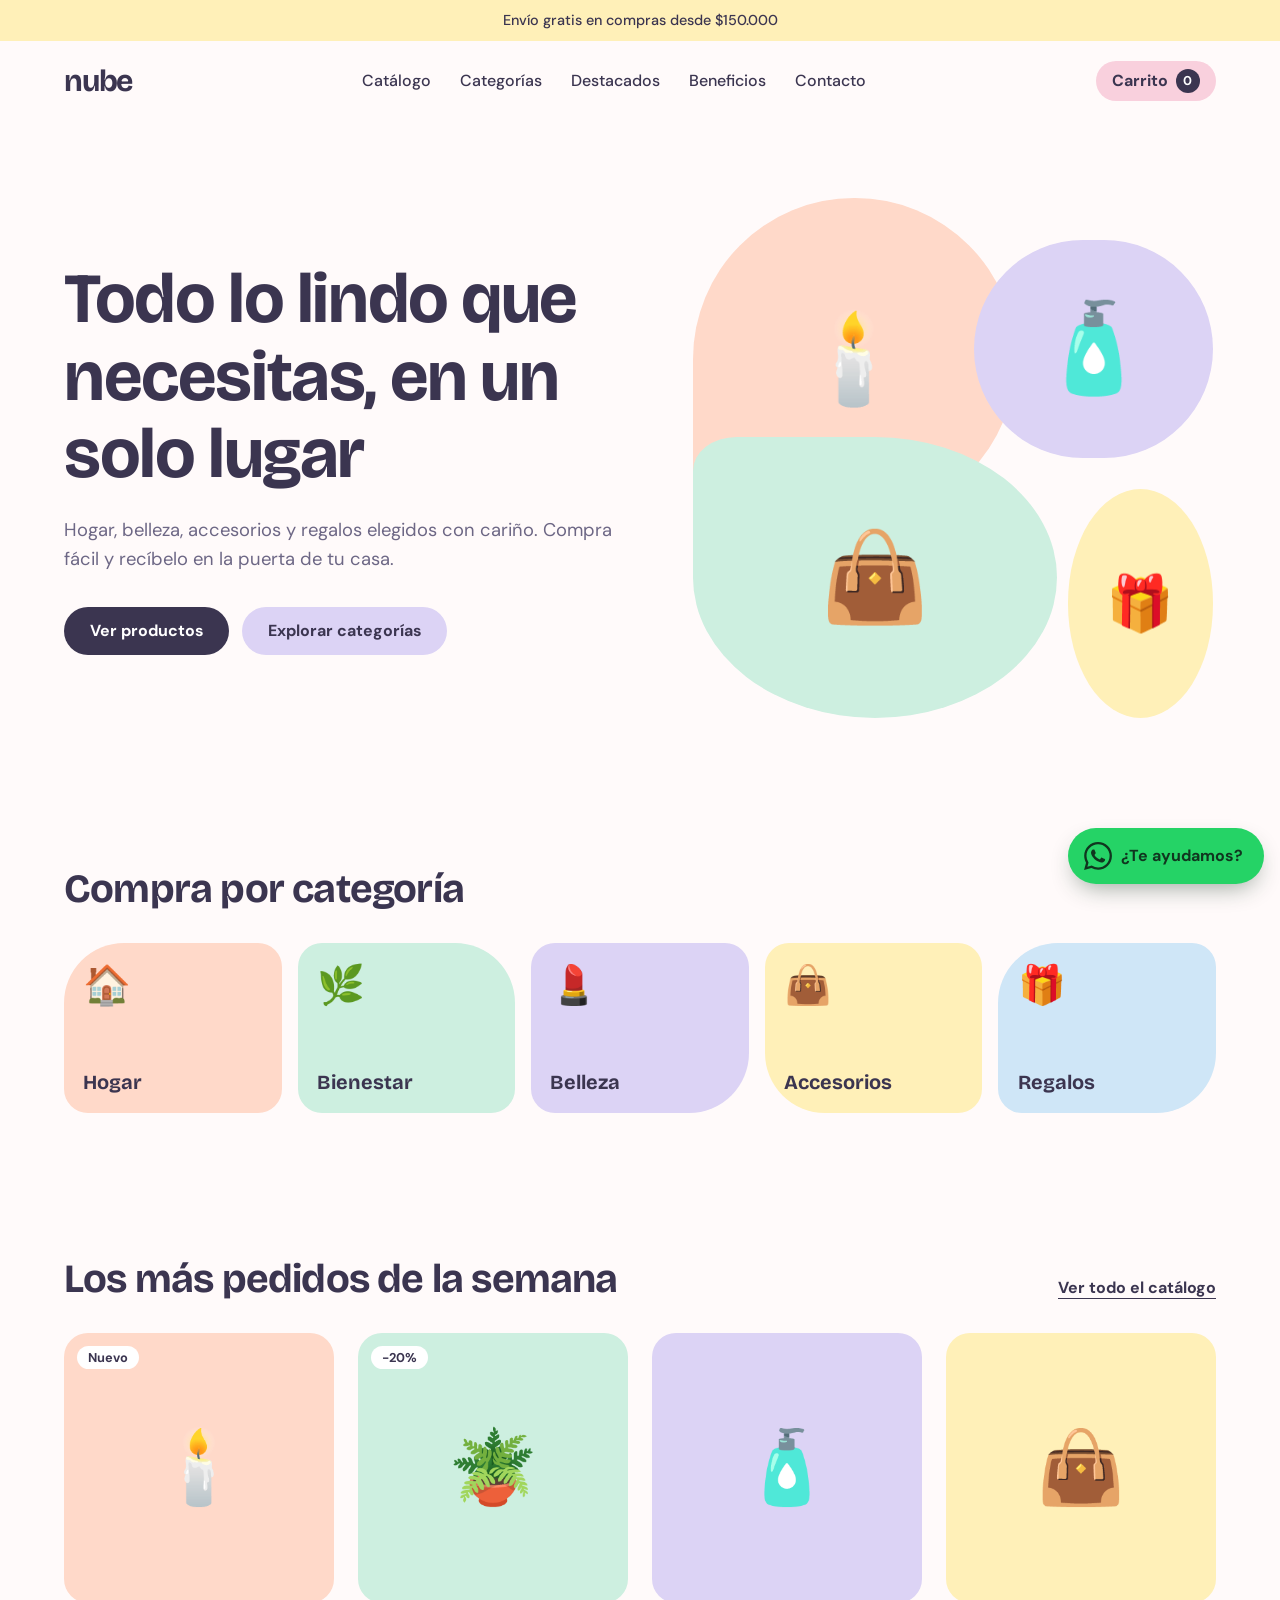
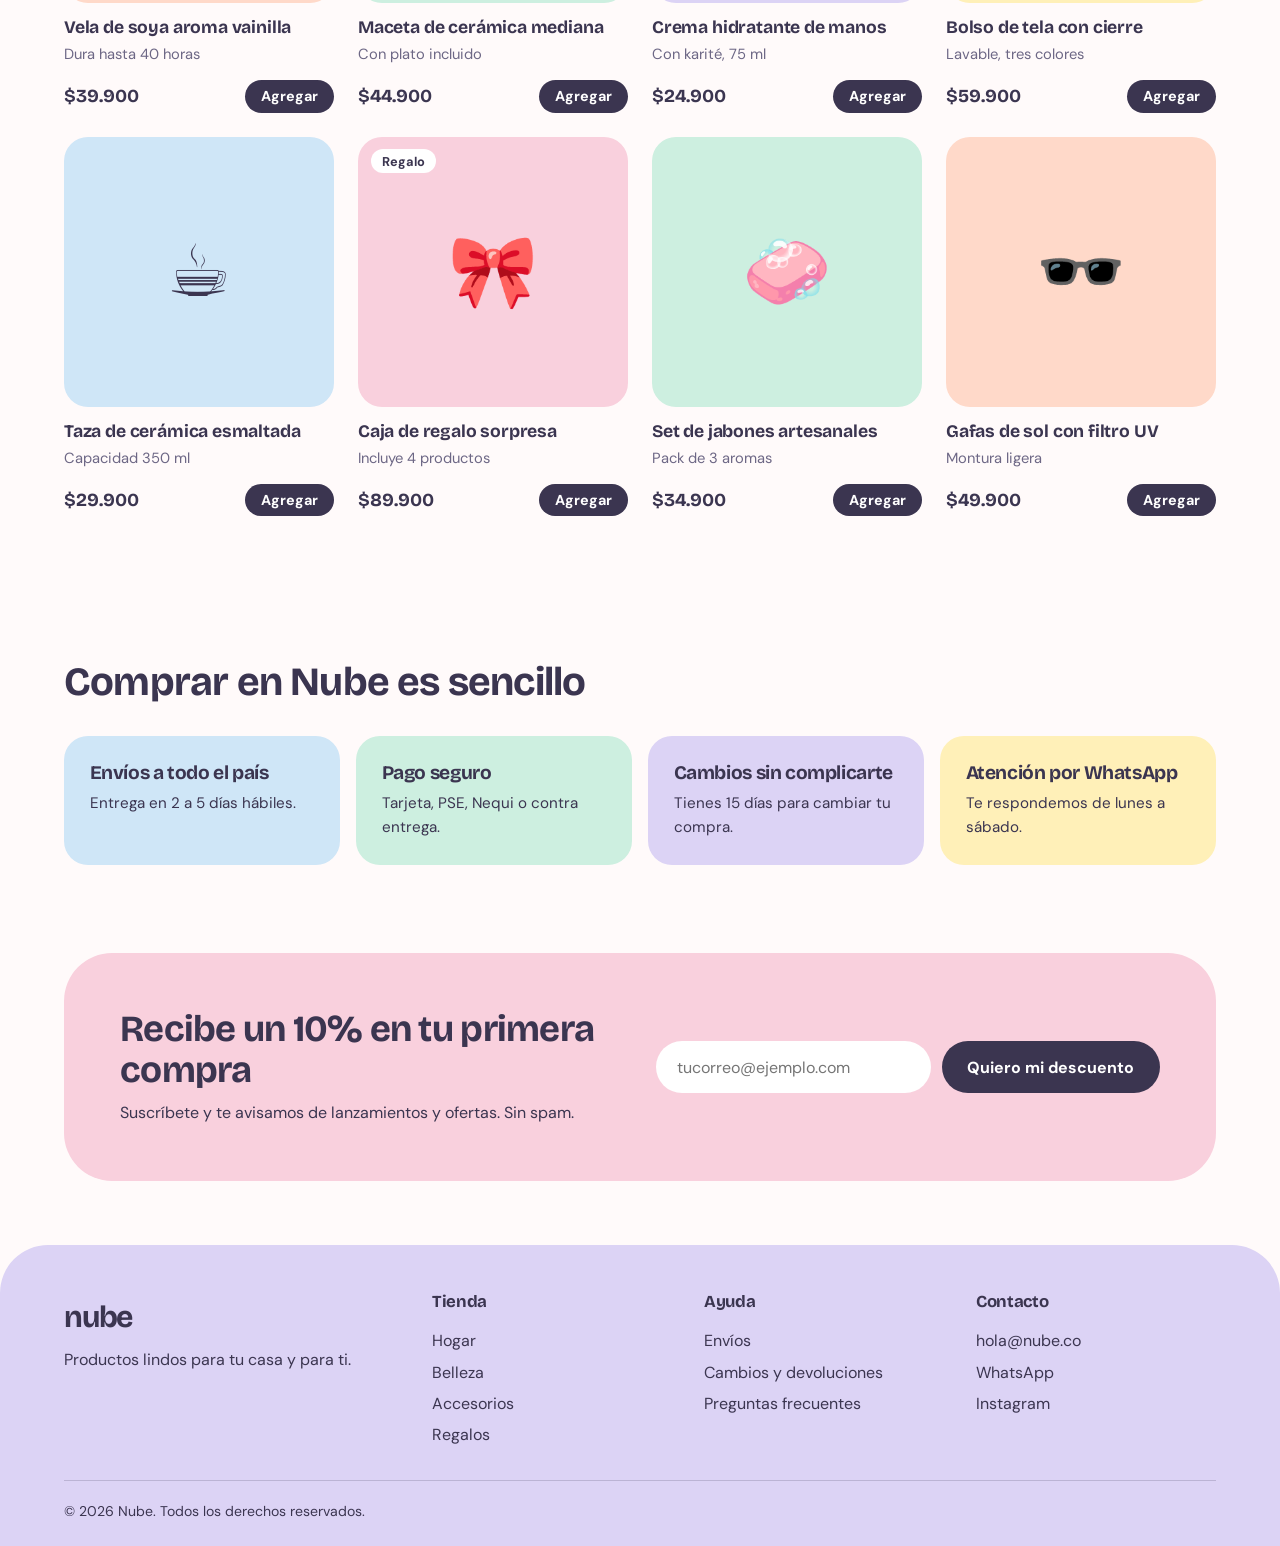
==== index.html @ 58d1f735 "Update store name from 'Nube' to 'SamHome'" ====
<!DOCTYPE html>
<html lang="es">
<head>
  <meta charset="UTF-8">
  <meta name="viewport" content="width=device-width, initial-scale=1">
  <title>Nube · Tienda de productos para tu día a día</title>
  <meta name="description" content="Hogar, bienestar, belleza, accesorios y regalos en una sola tienda. Pide por WhatsApp y recibe en todo el país.">
  <meta name="theme-color" content="#dcd3f5">
  <link rel="canonical" href="https://mangelcrak.github.io/">
  <link rel="icon" href="data:image/svg+xml,%3Csvg xmlns='http://www.w3.org/2000/svg' viewBox='0 0 100 100'%3E%3Ctext y='.9em' font-size='90'%3E☁️%3C/text%3E%3C/svg%3E">
  <meta property="og:type" content="website">
  <meta property="og:site_name" content="Nube">
  <meta property="og:locale" content="es_CO">
  <meta property="og:title" content="Nube · Tienda de productos para tu día a día">
  <meta property="og:description" content="Hogar, bienestar, belleza, accesorios y regalos en una sola tienda. Pide por WhatsApp y recibe en todo el país.">
  <meta property="og:url" content="https://mangelcrak.github.io/">
  <meta property="og:image" content="https://mangelcrak.github.io/img/compartir.jpg">
  <meta name="twitter:card" content="summary_large_image">
  <script type="application/ld+json">
  {
    "@context": "https://schema.org",
    "@graph": [
      {
        "@type": "Store",
        "@id": "https://mangelcrak.github.io/#tienda",
        "name": "SamHome",
        "url": "https://mangelcrak.github.io/",
        "description": "Tienda en línea de hogar, bienestar, belleza, accesorios y regalos con envíos a todo el país.",
        "email": "hola@nube.co",
        "areaServed": "CO",
        "priceRange": "$$"
      },
      {
        "@type": "WebSite",
        "name": "Nube",
        "url": "https://mangelcrak.github.io/",
        "inLanguage": "es"
      }
    ]
  }
  </script>
  <link rel="preconnect" href="https://fonts.googleapis.com">
  <link rel="preconnect" href="https://fonts.gstatic.com" crossorigin>
  <link href="https://fonts.googleapis.com/css2?family=Bricolage+Grotesque:opsz,wght@12..96,500;12..96,700&family=DM+Sans:wght@400;500;700&display=swap" rel="stylesheet">
  <link rel="stylesheet" href="styles.css">
</head>
<body>

  <a class="saltar" href="#inicio">Saltar al contenido</a>
  <noscript><p class="aviso">Para ver los productos y comprar necesitas activar JavaScript en tu navegador.</p></noscript>

  <p class="aviso">Envío gratis en compras desde $150.000</p>

  <header class="cabecera">
    <a class="logo" href="#inicio">nube</a>
    <nav class="menu" id="menu" aria-label="Principal">
      <a href="catalogo.html">Catálogo</a>
      <a href="#categorias">Categorías</a>
      <a href="#destacados">Destacados</a>
      <a href="#beneficios">Beneficios</a>
      <a href="#contacto">Contacto</a>
    </nav>
    <button class="carrito" id="abrir-carrito" aria-label="Carrito, 0 productos">Carrito <span id="contador">0</span></button>
    <button class="menu-btn" id="menu-btn" aria-expanded="false" aria-controls="menu" aria-label="Abrir menú"><span></span></button>
  </header>

  <main id="inicio">

    <section class="hero">
      <div class="hero__texto">
        <h1>Todo lo lindo que necesitas, en un solo lugar</h1>
        <p>Hogar, belleza, accesorios y regalos elegidos con cariño. Compra fácil y recíbelo en la puerta de tu casa.</p>
        <div class="hero__acciones">
          <a class="boton" href="#destacados">Ver productos</a>
          <a class="boton boton--suave" href="#categorias">Explorar categorías</a>
        </div>
      </div>

      <div class="hero__collage" aria-hidden="true">
        <span class="forma forma--1">🕯️</span>
        <span class="forma forma--2">🧴</span>
        <span class="forma forma--3">👜</span>
        <span class="forma forma--4">🎁</span>
      </div>
    </section>

    <section class="seccion" id="categorias">
      <h2>Compra por categoría</h2>
      <div class="categorias">
        <a class="cat cat--durazno" href="catalogo.html?cat=hogar"><span>🏠</span>Hogar</a>
        <a class="cat cat--menta" href="catalogo.html?cat=bienestar"><span>🌿</span>Bienestar</a>
        <a class="cat cat--lavanda" href="catalogo.html?cat=belleza"><span>💄</span>Belleza</a>
        <a class="cat cat--mantequilla" href="catalogo.html?cat=accesorios"><span>👜</span>Accesorios</a>
        <a class="cat cat--cielo" href="catalogo.html?cat=regalos"><span>🎁</span>Regalos</a>
      </div>
    </section>

    <section class="seccion" id="destacados">
      <div class="seccion__cabecera">
        <h2>Los más pedidos de la semana</h2>
        <a class="enlace" href="catalogo.html">Ver todo el catálogo</a>
      </div>

      <div class="productos" id="productos"></div>
    </section>

    <section class="seccion beneficios" id="beneficios">
      <h2>Comprar en Nube es sencillo</h2>
      <ul>
        <li class="tono-cielo"><h3>Envíos a todo el país</h3><p>Entrega en 2 a 5 días hábiles.</p></li>
        <li class="tono-menta"><h3>Pago seguro</h3><p>Tarjeta, PSE, Nequi o contra entrega.</p></li>
        <li class="tono-lavanda"><h3>Cambios sin complicarte</h3><p>Tienes 15 días para cambiar tu compra.</p></li>
        <li class="tono-mantequilla"><h3>Atención por WhatsApp</h3><p>Te respondemos de lunes a sábado.</p></li>
      </ul>
    </section>

    <section class="boletin">
      <div>
        <h2>Recibe un 10% en tu primera compra</h2>
        <p>Suscríbete y te avisamos de lanzamientos y ofertas. Sin spam.</p>
      </div>
      <form class="boletin__form" action="#" method="post">
        <label class="sr" for="correo">Correo electrónico</label>
        <input id="correo" type="email" placeholder="tucorreo@ejemplo.com" required>
        <button class="boton" type="submit">Quiero mi descuento</button>
      </form>
    </section>
  </main>

  <footer class="pie" id="contacto">
    <div>
      <a class="logo" href="#inicio">nube</a>
      <p>Productos lindos para tu casa y para ti.</p>
    </div>
    <div>
      <h3>Tienda</h3>
      <a href="catalogo.html?cat=hogar">Hogar</a><a href="catalogo.html?cat=belleza">Belleza</a><a href="catalogo.html?cat=accesorios">Accesorios</a><a href="catalogo.html?cat=regalos">Regalos</a>
    </div>
    <div>
      <h3>Ayuda</h3>
      <a href="#">Envíos</a><a href="#">Cambios y devoluciones</a><a href="#">Preguntas frecuentes</a>
    </div>
    <div>
      <h3>Contacto</h3>
      <a href="mailto:hola@nube.co">hola@nube.co</a><a href="#">WhatsApp</a><a href="#">Instagram</a>
    </div>
    <p class="pie__legal">© 2026 Nube. Todos los derechos reservados.</p>
  </footer>

  <div class="overlay" id="overlay"></div>
  <aside class="drawer" id="drawer" aria-label="Tu carrito">
    <div class="drawer__cab">
      <h2>Tu carrito</h2>
      <button class="drawer__cerrar" id="cerrar" aria-label="Cerrar carrito">✕</button>
    </div>

    <div class="drawer__cuerpo">
      <div id="vacio" class="vacio">
        <p>Aún no has agregado nada.</p>
        <button class="boton boton--suave" id="seguir">Ver productos</button>
      </div>
      <ul id="items" class="items"></ul>
    </div>

    <form class="drawer__pie" id="pedido" hidden>
      <p class="total"><span>Total</span><strong id="total">$0</strong></p>
      <label for="nombre">Tu nombre</label>
      <input id="nombre" required autocomplete="name">
      <label for="direccion">Ciudad y dirección de entrega</label>
      <input id="direccion" required autocomplete="street-address">
      <label for="notas">Notas (opcional)</label>
      <input id="notas" placeholder="Color, talla, hora de entrega…">
      <button class="boton boton--wa" type="submit">Enviar pedido por WhatsApp</button>
      <p class="nota">Confirmamos disponibilidad y envío por el chat. El pago se acuerda ahí.</p>
    </form>
  </aside>

  <script src="productos.js"></script>
  <script src="carrito.js"></script>
  <script src="menu.js"></script>
  <script src="whatsapp.js"></script>
</body>
</html>
---- styles.css ----
/* ===== Tokens ===== */
:root {
  --fondo: #fffafa;
  --tinta: #3b3550;
  --tinta-suave: #6d6785;
  --durazno: #ffd9c9;
  --menta: #cdefe0;
  --lavanda: #dcd3f5;
  --mantequilla: #fff0b8;
  --cielo: #cfe6f7;
  --rosa: #f9d0dd;
  --radio: 24px;
  --fuente-titulo: "Bricolage Grotesque", system-ui, sans-serif;
  --fuente-texto: "DM Sans", system-ui, sans-serif;
}

*, *::before, *::after { box-sizing: border-box; }
html { scroll-behavior: smooth; }
body {
  margin: 0;
  background: var(--fondo);
  color: var(--tinta);
  font-family: var(--fuente-texto);
  font-size: 1rem;
  line-height: 1.6;
}
h1, h2, h3 { font-family: var(--fuente-titulo); line-height: 1.1; margin: 0; letter-spacing: -0.02em; }
p { margin: 0; }
a { color: inherit; }
:focus-visible { outline: 3px solid var(--tinta); outline-offset: 3px; border-radius: 8px; }
.sr { position: absolute; width: 1px; height: 1px; overflow: hidden; clip: rect(0 0 0 0); }

/* Tonos reutilizables */
.tono-durazno { background: var(--durazno); }
.tono-menta { background: var(--menta); }
.tono-lavanda { background: var(--lavanda); }
.tono-mantequilla { background: var(--mantequilla); }
.tono-cielo { background: var(--cielo); }
.tono-rosa { background: var(--rosa); }

/* ===== Botones ===== */
.boton {
  display: inline-block;
  padding: 0.85rem 1.6rem;
  border: 0;
  border-radius: 999px;
  background: var(--tinta);
  color: #fff;
  font: 700 1rem var(--fuente-texto);
  text-decoration: none;
  cursor: pointer;
  transition: transform 0.15s ease, background 0.15s ease;
}
.boton:hover { background: #2b2640; transform: translateY(-2px); }
.boton--suave { background: var(--lavanda); color: var(--tinta); }
.boton--suave:hover { background: #cfc3f0; }
.boton--mini { padding: 0.45rem 1rem; font-size: 0.9rem; }

/* ===== Aviso y cabecera ===== */
.aviso {
  background: var(--mantequilla);
  text-align: center;
  padding: 0.55rem 1rem;
  font-size: 0.9rem;
  font-weight: 500;
}
.cabecera {
  position: sticky; top: 0; z-index: 10;
  display: flex; align-items: center; justify-content: space-between; gap: 1rem;
  padding: 1rem clamp(1rem, 5vw, 4rem);
  background: rgba(255, 250, 250, 0.92);
  backdrop-filter: blur(8px);
}
.logo {
  font-family: var(--fuente-titulo);
  font-weight: 700;
  font-size: 1.9rem;
  letter-spacing: -0.04em;
  text-decoration: none;
}
.menu { display: flex; gap: 1.8rem; }
.menu a { text-decoration: none; font-weight: 500; }
.menu a:hover { text-decoration: underline; text-underline-offset: 6px; }
.carrito {
  display: inline-flex; align-items: center; gap: 0.5rem;
  padding: 0.5rem 1rem;
  background: var(--rosa);
  border-radius: 999px;
  font-weight: 700; text-decoration: none;
}
.carrito span {
  display: grid; place-items: center;
  min-width: 1.5rem; height: 1.5rem;
  background: var(--tinta); color: #fff;
  border-radius: 999px; font-size: 0.8rem;
}

/* ===== Hero ===== */
.hero {
  display: grid;
  grid-template-columns: 1.1fr 1fr;
  align-items: center;
  gap: 3rem;
  padding: clamp(2rem, 6vw, 5rem) clamp(1rem, 5vw, 4rem);
}
.hero h1 { font-size: clamp(2.4rem, 5.5vw, 4.4rem); max-width: 14ch; }
.hero__texto p { margin: 1.4rem 0 2rem; max-width: 46ch; font-size: 1.15rem; color: var(--tinta-suave); }
.hero__acciones { display: flex; flex-wrap: wrap; gap: 0.8rem; }

.hero__collage {
  position: relative;
  aspect-ratio: 1 / 1;
  max-width: 520px;
  width: 100%;
  justify-self: center;
}
.forma {
  position: absolute;
  display: grid; place-items: center;
  font-size: clamp(3rem, 8vw, 5.5rem);
}
.forma--1 { inset: 0 38% 38% 0; background: var(--durazno); border-radius: 50% 50% 50% 12%; }
.forma--2 { inset: 8% 0 50% 54%; background: var(--lavanda); border-radius: 999px; }
.forma--3 { inset: 46% 30% 0 0; background: var(--menta); border-radius: 12% 50% 50% 50%; }
.forma--4 { inset: 56% 0 0 72%; background: var(--mantequilla); border-radius: 50%; font-size: clamp(2rem, 5vw, 3.4rem); }

/* ===== Secciones ===== */
.seccion { padding: clamp(2.5rem, 6vw, 4.5rem) clamp(1rem, 5vw, 4rem); }
.seccion h2 { font-size: clamp(1.7rem, 3.5vw, 2.5rem); }
.seccion__cabecera {
  display: flex; align-items: end; justify-content: space-between; gap: 1rem; flex-wrap: wrap;
  margin-bottom: 2rem;
}
.enlace { font-weight: 700; text-underline-offset: 5px; }

/* Categorías */
.categorias {
  display: grid;
  grid-template-columns: repeat(5, 1fr);
  gap: 1rem;
  margin-top: 2rem;
}
.cat {
  display: flex; flex-direction: column; justify-content: space-between;
  min-height: 170px;
  padding: 1.2rem;
  border-radius: var(--radio);
  text-decoration: none;
  font: 700 1.25rem var(--fuente-titulo);
  transition: transform 0.2s ease;
}
.cat span { font-size: 2.4rem; }
.cat:hover { transform: translateY(-6px) rotate(-1deg); }
.cat--durazno { background: var(--durazno); border-radius: 60px 24px 24px 24px; }
.cat--menta { background: var(--menta); border-radius: 24px 60px 24px 24px; }
.cat--lavanda { background: var(--lavanda); border-radius: 24px 24px 60px 24px; }
.cat--mantequilla { background: var(--mantequilla); border-radius: 24px 24px 24px 60px; }
.cat--cielo { background: var(--cielo); border-radius: 60px 24px 60px 24px; }

/* Productos */
.productos {
  display: grid;
  grid-template-columns: repeat(4, 1fr);
  gap: 1.5rem;
}
.producto {
  display: flex; flex-direction: column; gap: 0.35rem;
}
.producto__img {
  position: relative;
  display: grid; place-items: center;
  aspect-ratio: 1 / 1;
  margin-bottom: 0.6rem;
  border-radius: var(--radio);
  font-size: 4.5rem;
  overflow: hidden;
}
.etiqueta {
  position: absolute; top: 0.8rem; left: 0.8rem;
  padding: 0.2rem 0.7rem;
  background: #fff; color: var(--tinta);
  border-radius: 999px;
  font: 700 0.8rem var(--fuente-texto);
}
.producto h3 { font-size: 1.1rem; letter-spacing: -0.01em; }
.producto__desc { color: var(--tinta-suave); font-size: 0.92rem; }
.producto__pie {
  display: flex; align-items: center; justify-content: space-between;
  margin-top: 0.5rem;
}
.producto__pie strong { font: 700 1.15rem var(--fuente-titulo); }

/* Beneficios */
.beneficios ul {
  list-style: none; padding: 0; margin: 2rem 0 0;
  display: grid; grid-template-columns: repeat(4, 1fr); gap: 1rem;
}
.beneficios li { padding: 1.6rem; border-radius: var(--radio); }
.beneficios h3 { font-size: 1.2rem; margin-bottom: 0.5rem; }
.beneficios p { font-size: 0.95rem; }

/* Boletín */
.boletin {
  display: grid; grid-template-columns: 1fr 1fr; align-items: center; gap: 2rem;
  margin: 1rem clamp(1rem, 5vw, 4rem) 4rem;
  padding: clamp(2rem, 5vw, 3.5rem);
  background: var(--rosa);
  border-radius: 48px;
}
.boletin h2 { font-size: clamp(1.6rem, 3.2vw, 2.3rem); }
.boletin p { margin-top: 0.6rem; }
.boletin__form { display: flex; flex-wrap: wrap; gap: 0.7rem; }
.boletin__form input {
  flex: 1 1 220px;
  padding: 0.85rem 1.2rem;
  border: 2px solid transparent;
  border-radius: 999px;
  background: #fff;
  font: 400 1rem var(--fuente-texto);
  color: var(--tinta);
}
.boletin__form input:focus { outline: none; border-color: var(--tinta); }

/* ===== Pie ===== */
.pie {
  display: grid; grid-template-columns: 1.4fr 1fr 1fr 1fr; gap: 2rem;
  padding: 3rem clamp(1rem, 5vw, 4rem) 1.5rem;
  background: var(--lavanda);
  border-radius: 48px 48px 0 0;
}
.pie h3 { font-size: 1.05rem; margin-bottom: 0.7rem; }
.pie div { display: flex; flex-direction: column; gap: 0.35rem; }
.pie a { text-decoration: none; }
.pie a:not(.logo):hover { text-decoration: underline; text-underline-offset: 4px; }
.pie__legal { grid-column: 1 / -1; padding-top: 1.2rem; border-top: 1px solid rgba(59, 53, 80, 0.2); font-size: 0.88rem; }

/* ===== Responsive ===== */
@media (max-width: 960px) {
  .hero { grid-template-columns: 1fr; }
  .categorias { grid-template-columns: repeat(3, 1fr); }
  .productos, .beneficios ul { grid-template-columns: repeat(2, 1fr); }
  .boletin { grid-template-columns: 1fr; }
  .pie { grid-template-columns: 1fr 1fr; }
}
@media (max-width: 640px) {
  .categorias { grid-template-columns: repeat(2, 1fr); }
  .productos { gap: 1rem; }
  .producto__img { font-size: 3.2rem; }
  .producto__pie { flex-direction: column; align-items: flex-start; gap: 0.5rem; }
  .beneficios ul { grid-template-columns: 1fr; }
  .boletin { border-radius: 32px; }
}
@media (prefers-reduced-motion: reduce) {
  html { scroll-behavior: auto; }
  * { transition: none !important; }
}

/* ===== Carrito (panel lateral) ===== */
button.carrito { border: 0; font-family: var(--fuente-texto); font-size: 1rem; color: var(--tinta); cursor: pointer; }
.producto__img img { width: 100%; height: 100%; object-fit: cover; }
body.sin-scroll { overflow: hidden; }

.overlay {
  position: fixed; inset: 0; z-index: 20;
  background: rgba(59, 53, 80, 0.35);
  opacity: 0; visibility: hidden;
  transition: opacity 0.25s ease, visibility 0.25s;
}
.overlay.abierto { opacity: 1; visibility: visible; }

.drawer {
  position: fixed; top: 0; right: 0; bottom: 0; z-index: 30;
  display: flex; flex-direction: column;
  width: min(440px, 100%);
  background: var(--fondo);
  border-radius: 32px 0 0 32px;
  transform: translateX(100%); visibility: hidden;
  transition: transform 0.3s ease, visibility 0.3s;
}
.drawer.abierto { transform: none; visibility: visible; }
.drawer__cab { display: flex; justify-content: space-between; align-items: center; padding: 1.4rem 1.5rem 1rem; }
.drawer__cab h2 { font-size: 1.6rem; }
.drawer__cerrar {
  width: 2.5rem; height: 2.5rem; border: 0; border-radius: 50%;
  background: var(--lavanda); color: var(--tinta); font-size: 1rem; cursor: pointer;
}
.drawer__cuerpo { flex: 1; overflow-y: auto; padding: 0 1.5rem; }
.vacio { display: grid; justify-items: start; gap: 1rem; padding: 1rem 0; color: var(--tinta-suave); }
.items { list-style: none; margin: 0; padding: 0; display: grid; gap: 1rem; }
.linea { display: grid; grid-template-columns: 64px 1fr auto; gap: 0.9rem; align-items: start; }
.linea__img { display: grid; place-items: center; width: 64px; height: 64px; border-radius: 16px; font-size: 2rem; }
.linea__info { display: grid; gap: 0.15rem; font-size: 0.95rem; }
.linea__info span { color: var(--tinta-suave); }
.linea__sub { font-weight: 700; }
.cantidad { display: inline-flex; align-items: center; gap: 0.6rem; margin-top: 0.3rem; }
.cantidad button {
  width: 1.9rem; height: 1.9rem; border: 0; border-radius: 50%;
  background: var(--menta); color: var(--tinta); font-size: 1.1rem; cursor: pointer;
}
.cantidad output { min-width: 1.2rem; text-align: center; font-weight: 700; }

.drawer__pie {
  display: grid; gap: 0.35rem;
  padding: 1.2rem 1.5rem 1.5rem;
  background: var(--rosa);
  border-radius: 28px 0 0 0;
}
.drawer__pie[hidden], .vacio[hidden] { display: none; }
.total { display: flex; justify-content: space-between; align-items: baseline; margin-bottom: 0.4rem; }
.total strong { font: 700 1.6rem var(--fuente-titulo); }
.drawer__pie label { font-size: 0.88rem; font-weight: 500; }
.drawer__pie input {
  padding: 0.65rem 1rem; margin-bottom: 0.4rem;
  border: 2px solid transparent; border-radius: 14px;
  background: #fff; color: var(--tinta); font: 400 1rem var(--fuente-texto);
}
.drawer__pie input:focus { outline: none; border-color: var(--tinta); }
.boton--wa { margin-top: 0.4rem; background: #25d366; color: #10361f; }
.boton--wa:hover { background: #1fbd5b; }
.nota { font-size: 0.82rem; color: var(--tinta-suave); text-align: center; }

/* ===== Catálogo ===== */
.menu a[aria-current="page"] { text-decoration: underline; text-underline-offset: 6px; text-decoration-thickness: 3px; text-decoration-color: var(--lavanda); }
.catalogo { padding-top: clamp(1.5rem, 4vw, 3rem); }
.catalogo__titulo { font-size: clamp(2.2rem, 5vw, 3.6rem); margin-bottom: 1.8rem; }
.herramientas { display: flex; flex-wrap: wrap; gap: 1rem; align-items: center; justify-content: space-between; }
.buscador { flex: 1 1 280px; max-width: 520px; }
.buscador input, .orden select {
  width: 100%;
  padding: 0.8rem 1.3rem;
  border: 2px solid var(--lavanda);
  border-radius: 999px;
  background: #fff;
  color: var(--tinta);
  font: 400 1rem var(--fuente-texto);
}
.buscador input:focus, .orden select:focus { outline: none; border-color: var(--tinta); }
.orden { display: flex; align-items: center; gap: 0.7rem; font-weight: 500; }
.orden select { width: auto; padding-right: 1rem; cursor: pointer; }
.chips { display: flex; flex-wrap: wrap; gap: 0.6rem; margin: 1.4rem 0 1.2rem; }
.chip {
  padding: 0.55rem 1.1rem;
  border: 2px solid transparent;
  border-radius: 999px;
  color: var(--tinta);
  font: 700 0.95rem var(--fuente-texto);
  cursor: pointer;
  transition: transform 0.15s ease;
}
.chip span { margin-left: 0.25rem; opacity: 0.65; font-weight: 500; }
.chip:hover { transform: translateY(-2px); }
.chip[aria-pressed="true"] { background: var(--tinta); color: #fff; }
.resultado { min-height: 1.6rem; margin-bottom: 1rem; color: var(--tinta-suave); font-size: 0.95rem; }
.sin-resultados { display: grid; justify-items: start; gap: 0.8rem; padding: 2.5rem; background: var(--mantequilla); border-radius: var(--radio); }
.sin-resultados[hidden], .productos[hidden] { display: none; }
.sin-resultados h2 { font-size: 1.5rem; }
@media (max-width: 640px) { .orden { width: 100%; } .orden select { flex: 1; } }

/* ===== Accesibilidad: enlace para saltar al contenido ===== */
.saltar {
  position: absolute; left: 1rem; top: -4rem; z-index: 50;
  padding: 0.6rem 1.1rem;
  background: var(--tinta); color: #fff;
  border-radius: 999px; font-weight: 700; text-decoration: none;
}
.saltar:focus { top: 1rem; }

/* ===== Menú hamburguesa ===== */
.menu-btn {
  display: none;
  position: relative;
  width: 2.75rem; height: 2.75rem;
  border: 0; border-radius: 50%;
  background: var(--lavanda);
  cursor: pointer;
}
.menu-btn span, .menu-btn span::before, .menu-btn span::after {
  position: absolute;
  width: 20px; height: 2px;
  background: var(--tinta);
  border-radius: 2px;
  transition: transform 0.2s ease, background 0.2s ease;
}
.menu-btn span { top: 50%; left: 50%; margin: -1px 0 0 -10px; }
.menu-btn span::before, .menu-btn span::after { content: ""; left: 0; }
.menu-btn span::before { top: -6px; }
.menu-btn span::after { top: 6px; }
.menu-btn[aria-expanded="true"] span { background: transparent; }
.menu-btn[aria-expanded="true"] span::before { transform: translateY(6px) rotate(45deg); }
.menu-btn[aria-expanded="true"] span::after { transform: translateY(-6px) rotate(-45deg); }

@media (max-width: 760px) {
  .menu-btn { display: inline-block; }
  .carrito { margin-left: auto; }
  .menu {
    position: absolute; top: 100%; left: 0; right: 0;
    flex-direction: column; gap: 0;
    padding: 0.4rem clamp(1rem, 5vw, 4rem) 1.2rem;
    background: var(--fondo);
    border-radius: 0 0 28px 28px;
    box-shadow: 0 18px 30px -18px rgba(59, 53, 80, 0.35);
    opacity: 0; visibility: hidden; transform: translateY(-8px);
    transition: opacity 0.2s ease, transform 0.2s ease, visibility 0.2s;
  }
  .menu.abierto { opacity: 1; visibility: visible; transform: none; }
  .menu a { padding: 0.9rem 0; border-bottom: 1px solid var(--lavanda); font-size: 1.15rem; }
  .menu a:last-child { border-bottom: 0; }
}

/* ===== Botón flotante de WhatsApp ===== */
.wa-flotante {
  position: fixed;
  right: max(1rem, env(safe-area-inset-right));
  bottom: max(1rem, env(safe-area-inset-bottom));
  z-index: 15;
  display: inline-flex; align-items: center; gap: 0.6rem;
  height: 3.5rem; padding: 0 1.3rem 0 1rem;
  background: #25d366; color: #10361f;
  border-radius: 999px;
  box-shadow: 0 10px 24px -8px rgba(16, 54, 31, 0.45);
  font-weight: 700; text-decoration: none;
  transition: transform 0.15s ease, background 0.15s ease;
}
.wa-flotante:hover { background: #1fbd5b; transform: translateY(-3px); }
body.sin-scroll .wa-flotante { display: none; }
@media (max-width: 640px) {
  .wa-flotante { width: 3.5rem; padding: 0; justify-content: center; }
  .wa-flotante span { display: none; }
}
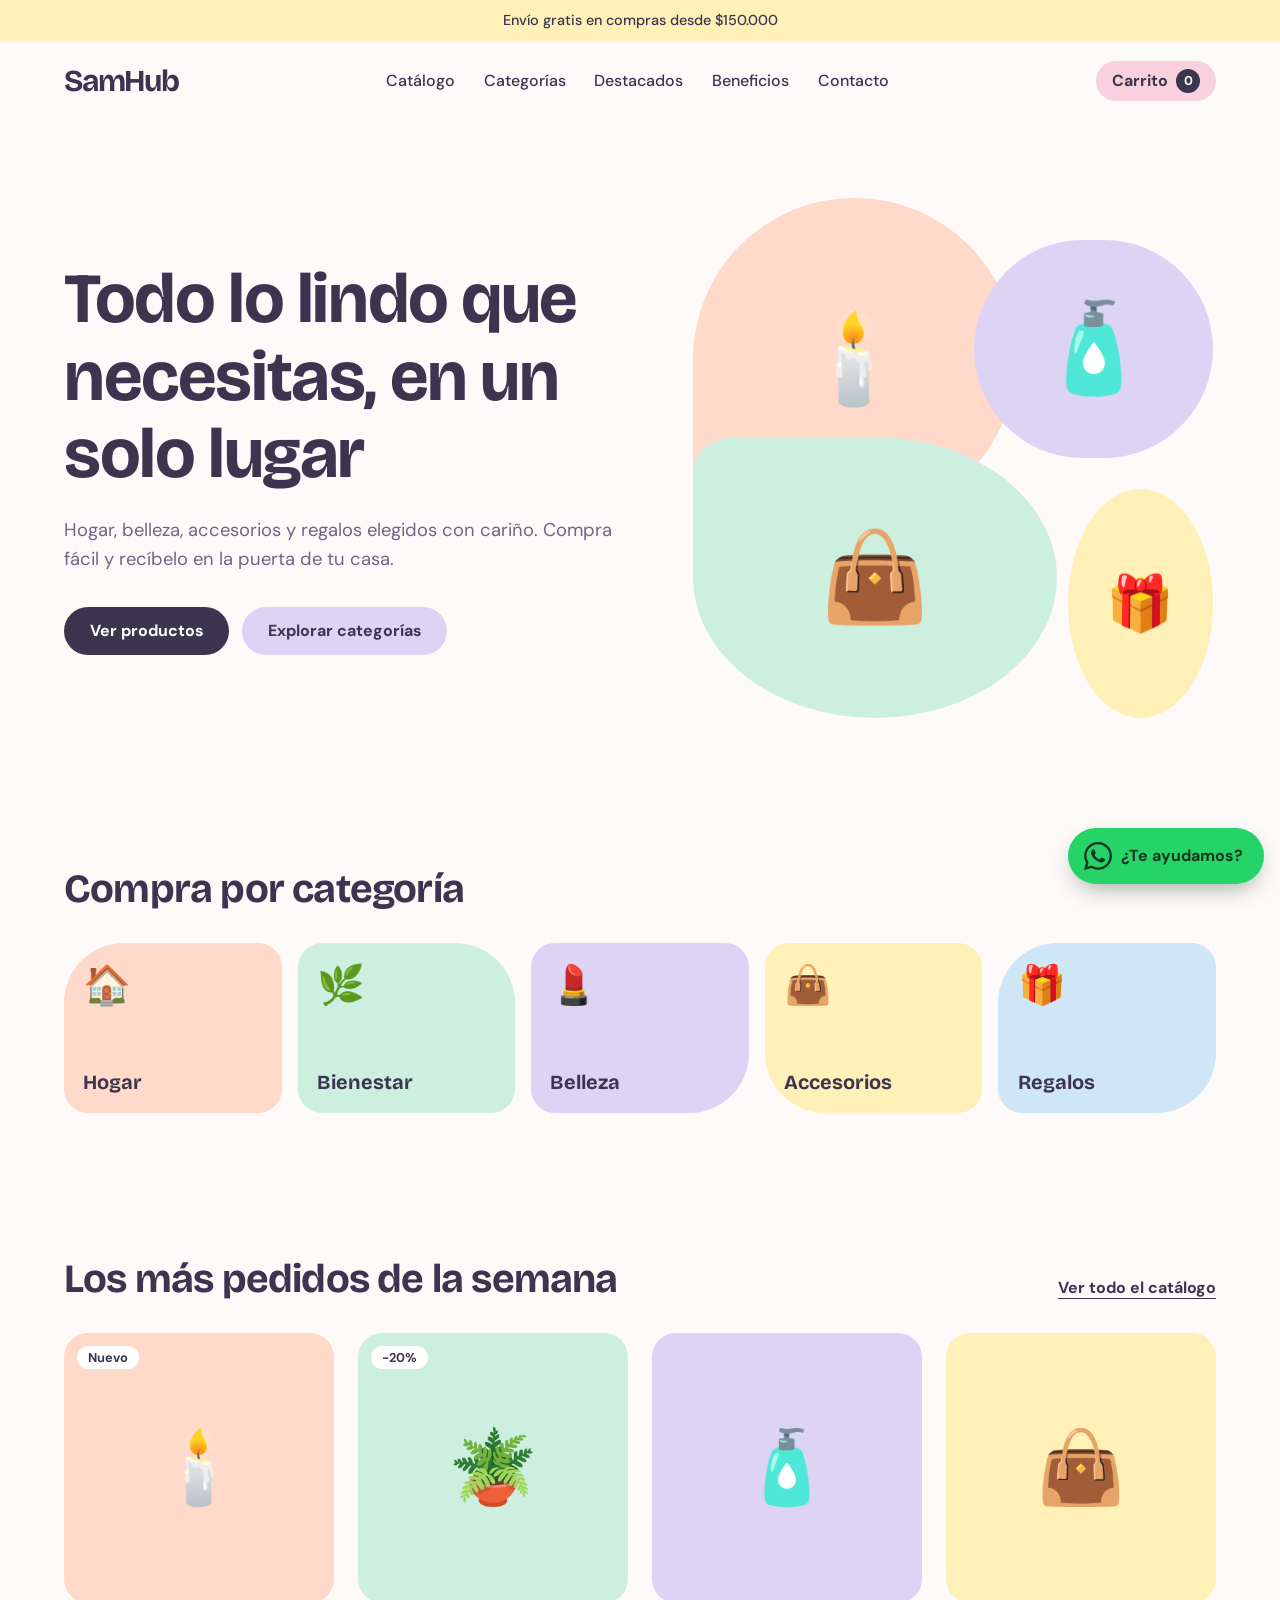
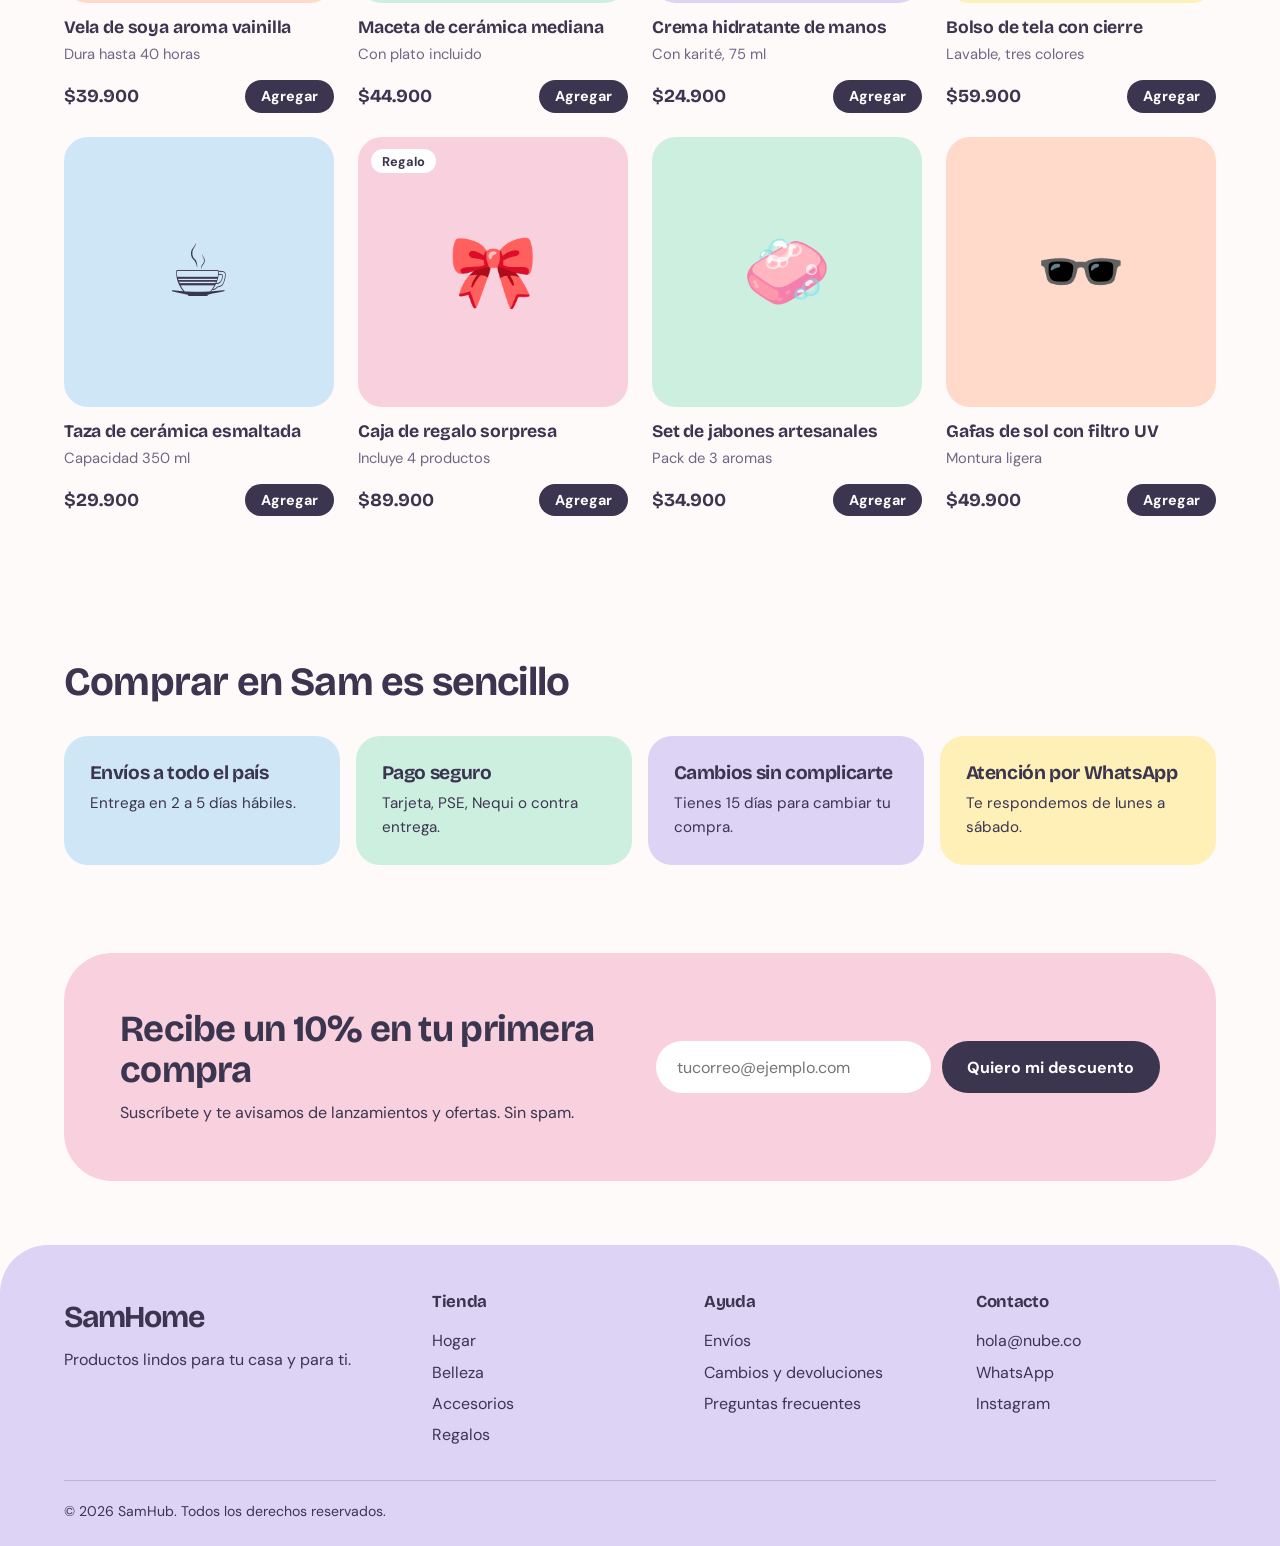
==== commit 74b938fe: "Rename 'Nube' to 'SamHome' throughout index.html" ====
--- a/index.html
+++ b/index.html
@@ -32,7 +32,7 @@
       },
       {
         "@type": "WebSite",
-        "name": "Nube",
+        "name": "SamHome",
         "url": "https://mangelcrak.github.io/",
         "inLanguage": "es"
       }
@@ -52,7 +52,7 @@
   <p class="aviso">Envío gratis en compras desde $150.000</p>
 
   <header class="cabecera">
-    <a class="logo" href="#inicio">nube</a>
+    <a class="logo" href="#inicio">SamHub</a>
     <nav class="menu" id="menu" aria-label="Principal">
       <a href="catalogo.html">Catálogo</a>
       <a href="#categorias">Categorías</a>
@@ -105,7 +105,7 @@
     </section>
 
     <section class="seccion beneficios" id="beneficios">
-      <h2>Comprar en Nube es sencillo</h2>
+      <h2>Comprar en Sam es sencillo</h2>
       <ul>
         <li class="tono-cielo"><h3>Envíos a todo el país</h3><p>Entrega en 2 a 5 días hábiles.</p></li>
         <li class="tono-menta"><h3>Pago seguro</h3><p>Tarjeta, PSE, Nequi o contra entrega.</p></li>
@@ -129,7 +129,7 @@
 
   <footer class="pie" id="contacto">
     <div>
-      <a class="logo" href="#inicio">nube</a>
+      <a class="logo" href="#inicio">SamHome</a>
       <p>Productos lindos para tu casa y para ti.</p>
     </div>
     <div>
@@ -144,7 +144,7 @@
       <h3>Contacto</h3>
       <a href="mailto:hola@nube.co">hola@nube.co</a><a href="#">WhatsApp</a><a href="#">Instagram</a>
     </div>
-    <p class="pie__legal">© 2026 Nube. Todos los derechos reservados.</p>
+    <p class="pie__legal">© 2026 SamHub. Todos los derechos reservados.</p>
   </footer>
 
   <div class="overlay" id="overlay"></div>
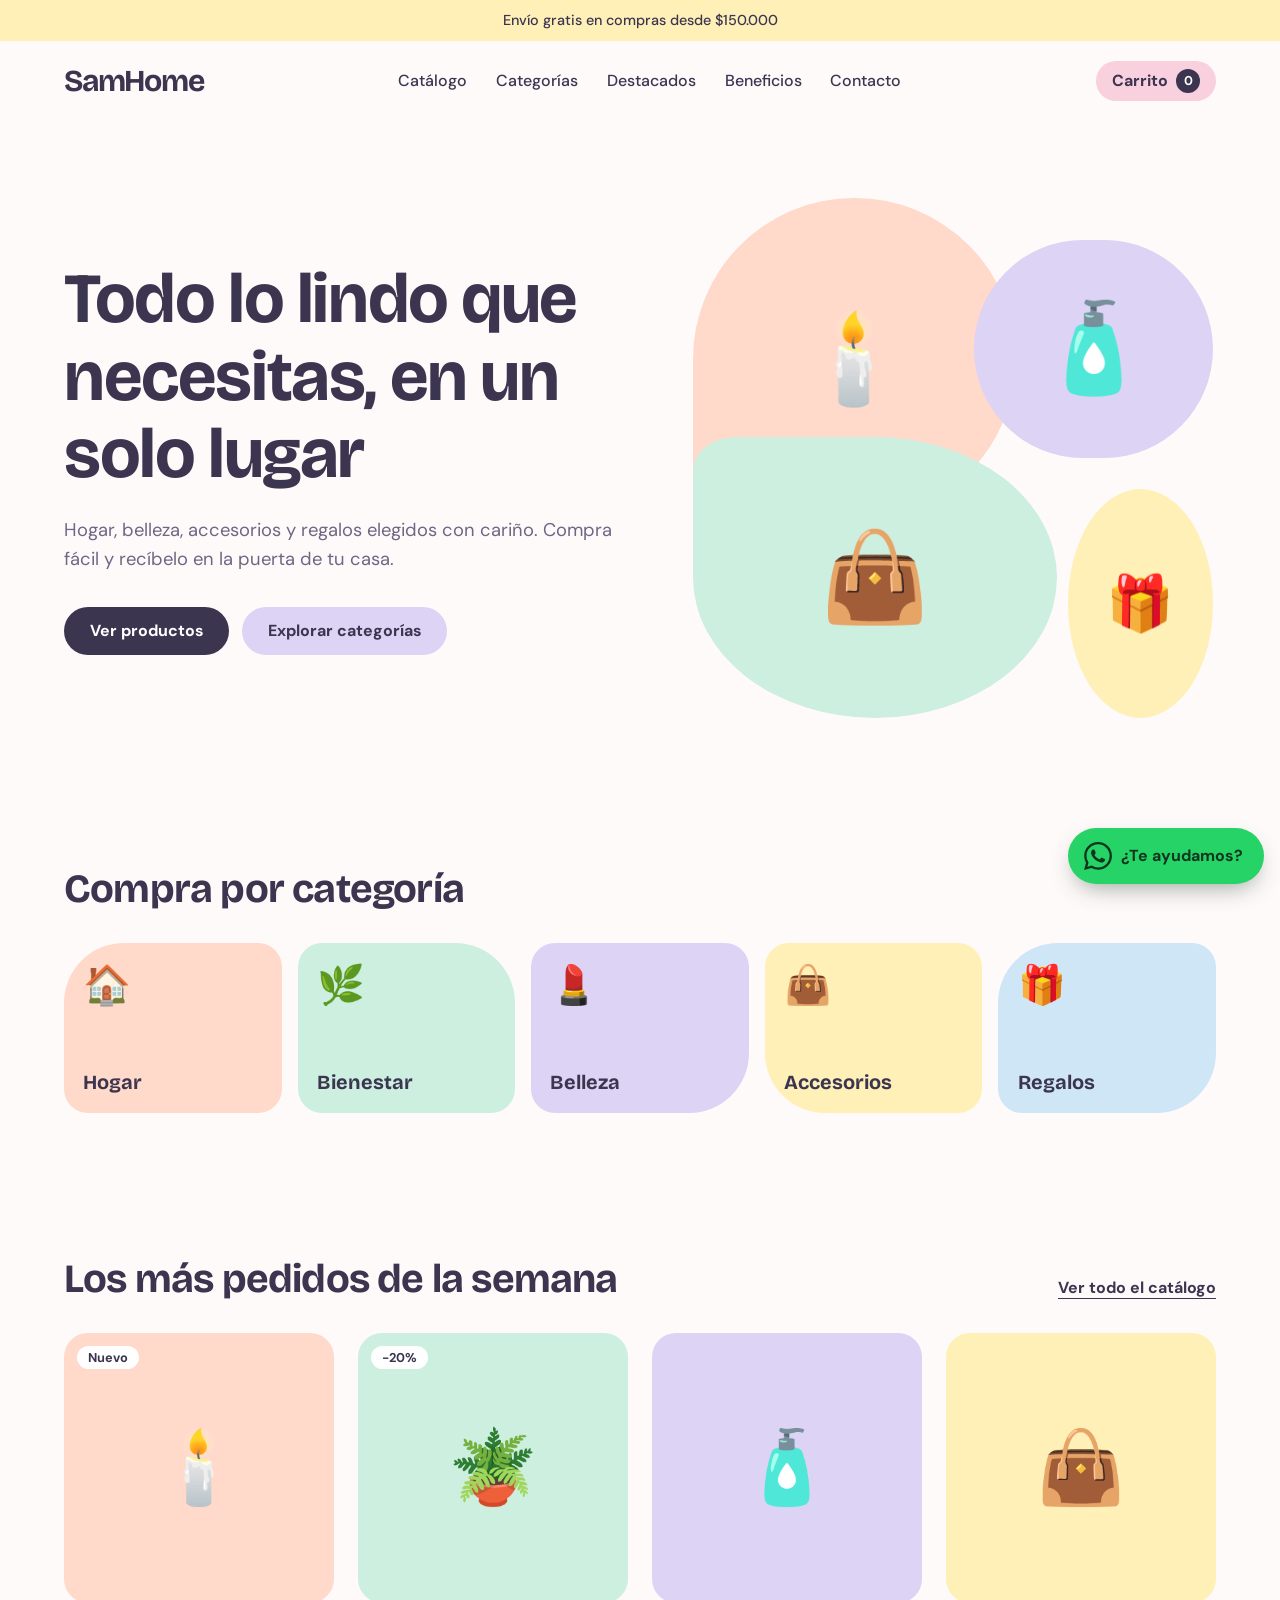
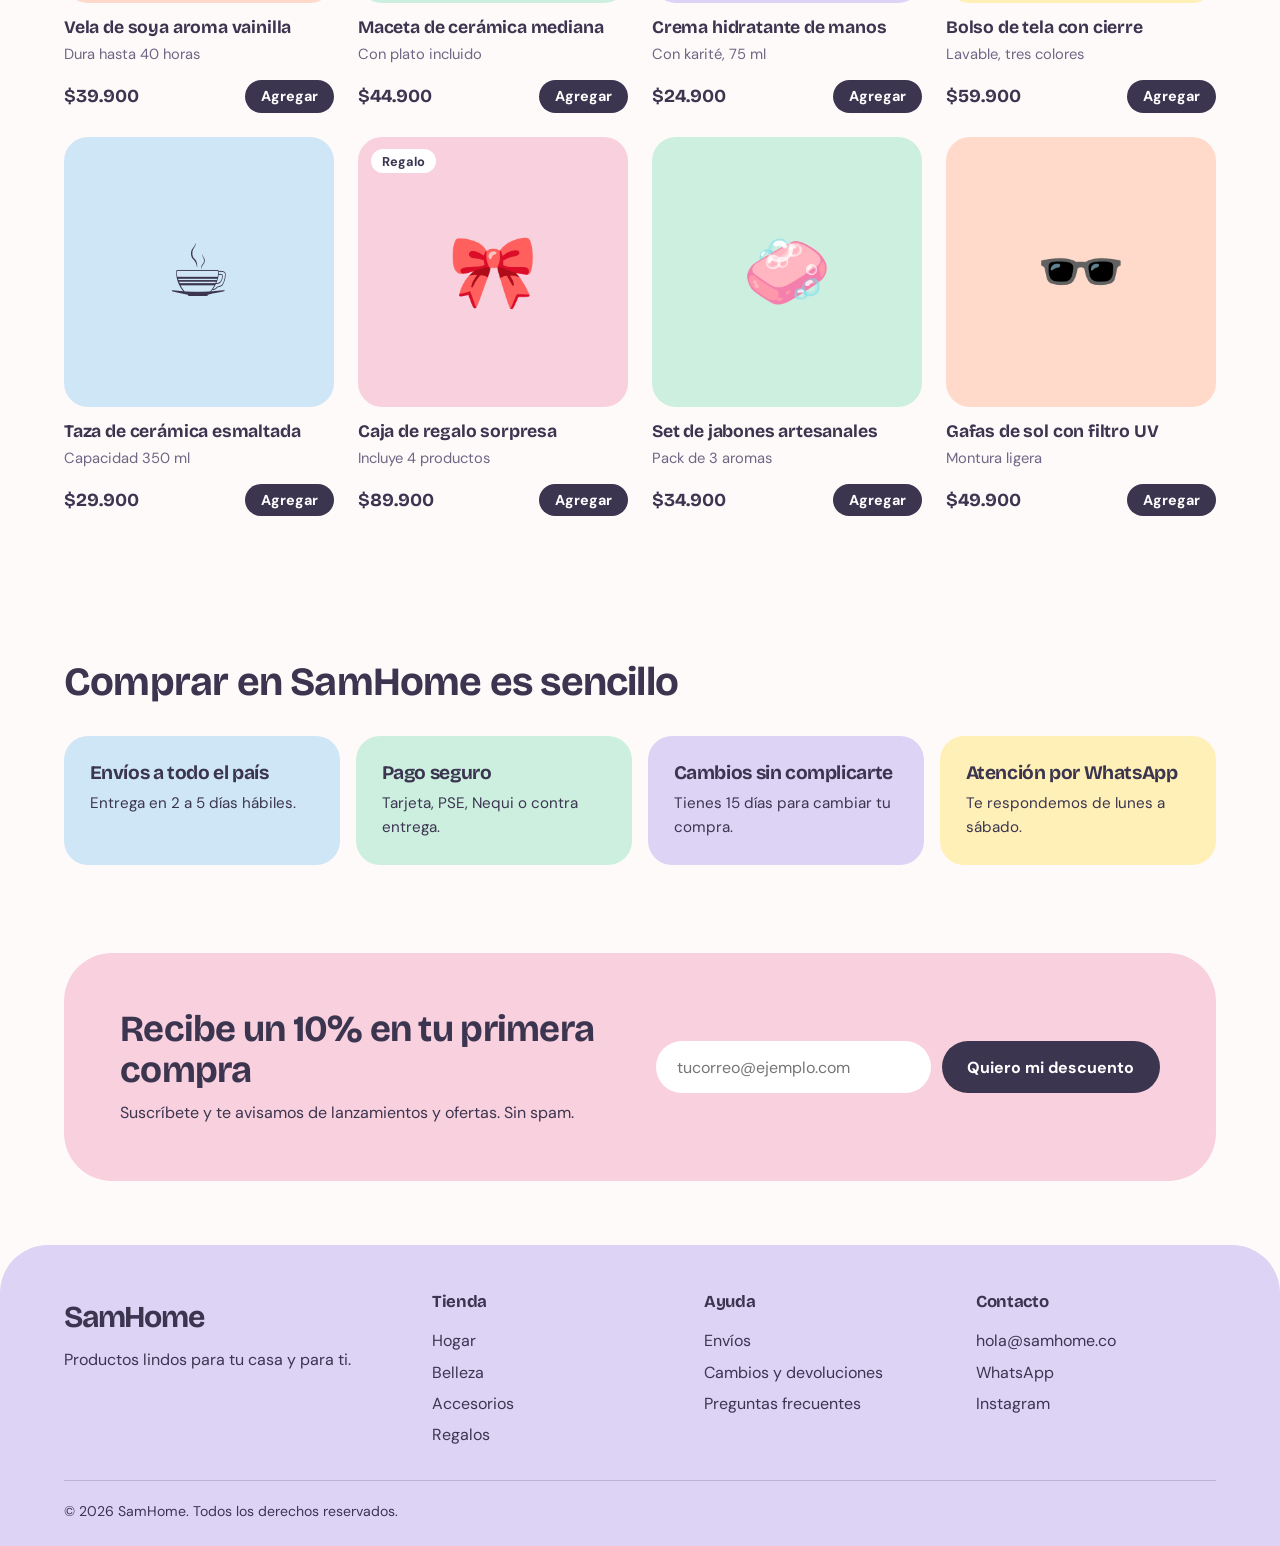
==== commit c8dd85fa: "Add files via upload" ====
--- a/index.html
+++ b/index.html
@@ -3,15 +3,15 @@
 <head>
   <meta charset="UTF-8">
   <meta name="viewport" content="width=device-width, initial-scale=1">
-  <title>Nube · Tienda de productos para tu día a día</title>
+  <title>SamHome · Tienda de productos para tu día a día</title>
   <meta name="description" content="Hogar, bienestar, belleza, accesorios y regalos en una sola tienda. Pide por WhatsApp y recibe en todo el país.">
   <meta name="theme-color" content="#dcd3f5">
   <link rel="canonical" href="https://mangelcrak.github.io/">
-  <link rel="icon" href="data:image/svg+xml,%3Csvg xmlns='http://www.w3.org/2000/svg' viewBox='0 0 100 100'%3E%3Ctext y='.9em' font-size='90'%3E☁️%3C/text%3E%3C/svg%3E">
+  <link rel="icon" href="data:image/svg+xml,%3Csvg xmlns='http://www.w3.org/2000/svg' viewBox='0 0 100 100'%3E%3Ctext y='.9em' font-size='90'%3E🏠%3C/text%3E%3C/svg%3E">
   <meta property="og:type" content="website">
-  <meta property="og:site_name" content="Nube">
+  <meta property="og:site_name" content="SamHome">
   <meta property="og:locale" content="es_CO">
-  <meta property="og:title" content="Nube · Tienda de productos para tu día a día">
+  <meta property="og:title" content="SamHome · Tienda de productos para tu día a día">
   <meta property="og:description" content="Hogar, bienestar, belleza, accesorios y regalos en una sola tienda. Pide por WhatsApp y recibe en todo el país.">
   <meta property="og:url" content="https://mangelcrak.github.io/">
   <meta property="og:image" content="https://mangelcrak.github.io/img/compartir.jpg">
@@ -26,7 +26,7 @@
         "name": "SamHome",
         "url": "https://mangelcrak.github.io/",
         "description": "Tienda en línea de hogar, bienestar, belleza, accesorios y regalos con envíos a todo el país.",
-        "email": "hola@nube.co",
+        "email": "hola@samhome.co",
         "areaServed": "CO",
         "priceRange": "$$"
       },
@@ -52,7 +52,7 @@
   <p class="aviso">Envío gratis en compras desde $150.000</p>
 
   <header class="cabecera">
-    <a class="logo" href="#inicio">SamHub</a>
+    <a class="logo" href="#inicio">SamHome</a>
     <nav class="menu" id="menu" aria-label="Principal">
       <a href="catalogo.html">Catálogo</a>
       <a href="#categorias">Categorías</a>
@@ -105,7 +105,7 @@
     </section>
 
     <section class="seccion beneficios" id="beneficios">
-      <h2>Comprar en Sam es sencillo</h2>
+      <h2>Comprar en SamHome es sencillo</h2>
       <ul>
         <li class="tono-cielo"><h3>Envíos a todo el país</h3><p>Entrega en 2 a 5 días hábiles.</p></li>
         <li class="tono-menta"><h3>Pago seguro</h3><p>Tarjeta, PSE, Nequi o contra entrega.</p></li>
@@ -142,9 +142,9 @@
     </div>
     <div>
       <h3>Contacto</h3>
-      <a href="mailto:hola@nube.co">hola@nube.co</a><a href="#">WhatsApp</a><a href="#">Instagram</a>
+      <a href="mailto:hola@samhome.co">hola@samhome.co</a><a href="#">WhatsApp</a><a href="#">Instagram</a>
     </div>
-    <p class="pie__legal">© 2026 SamHub. Todos los derechos reservados.</p>
+    <p class="pie__legal">© 2026 SamHome. Todos los derechos reservados.</p>
   </footer>
 
   <div class="overlay" id="overlay"></div>
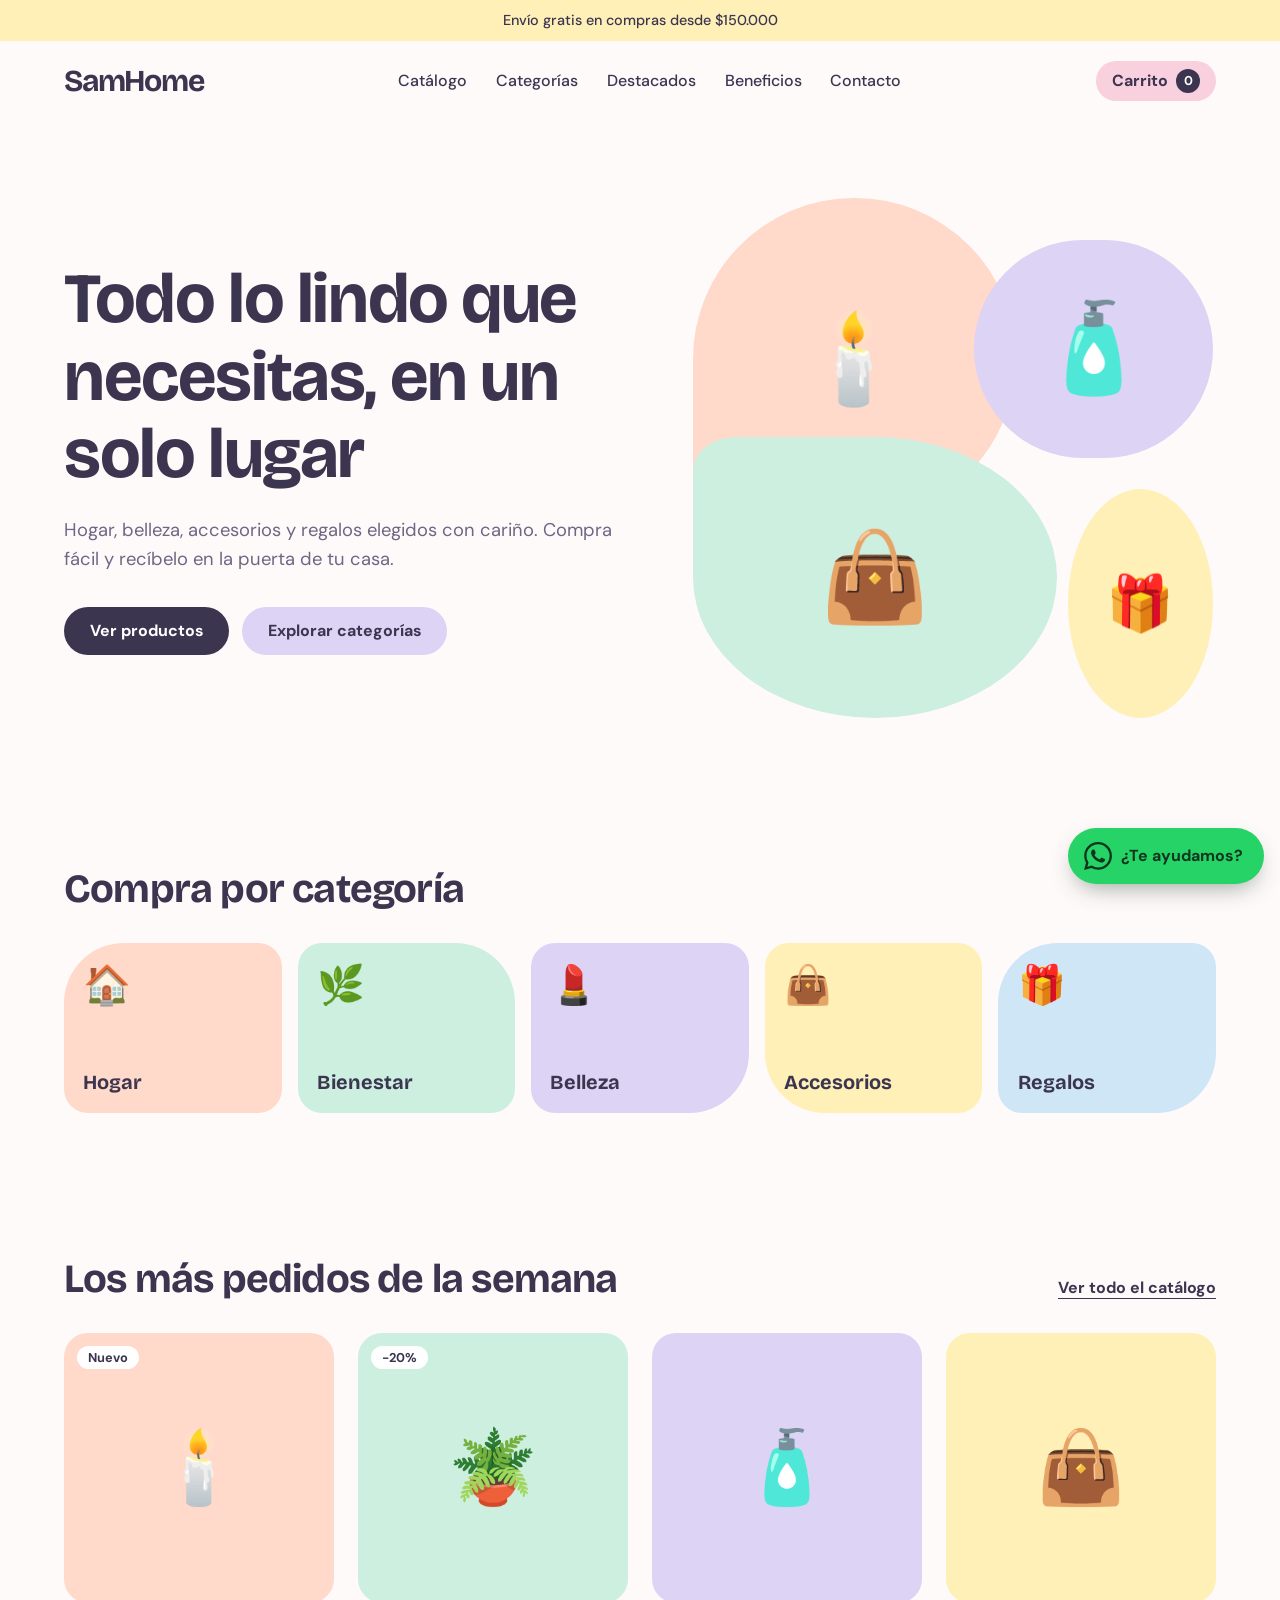
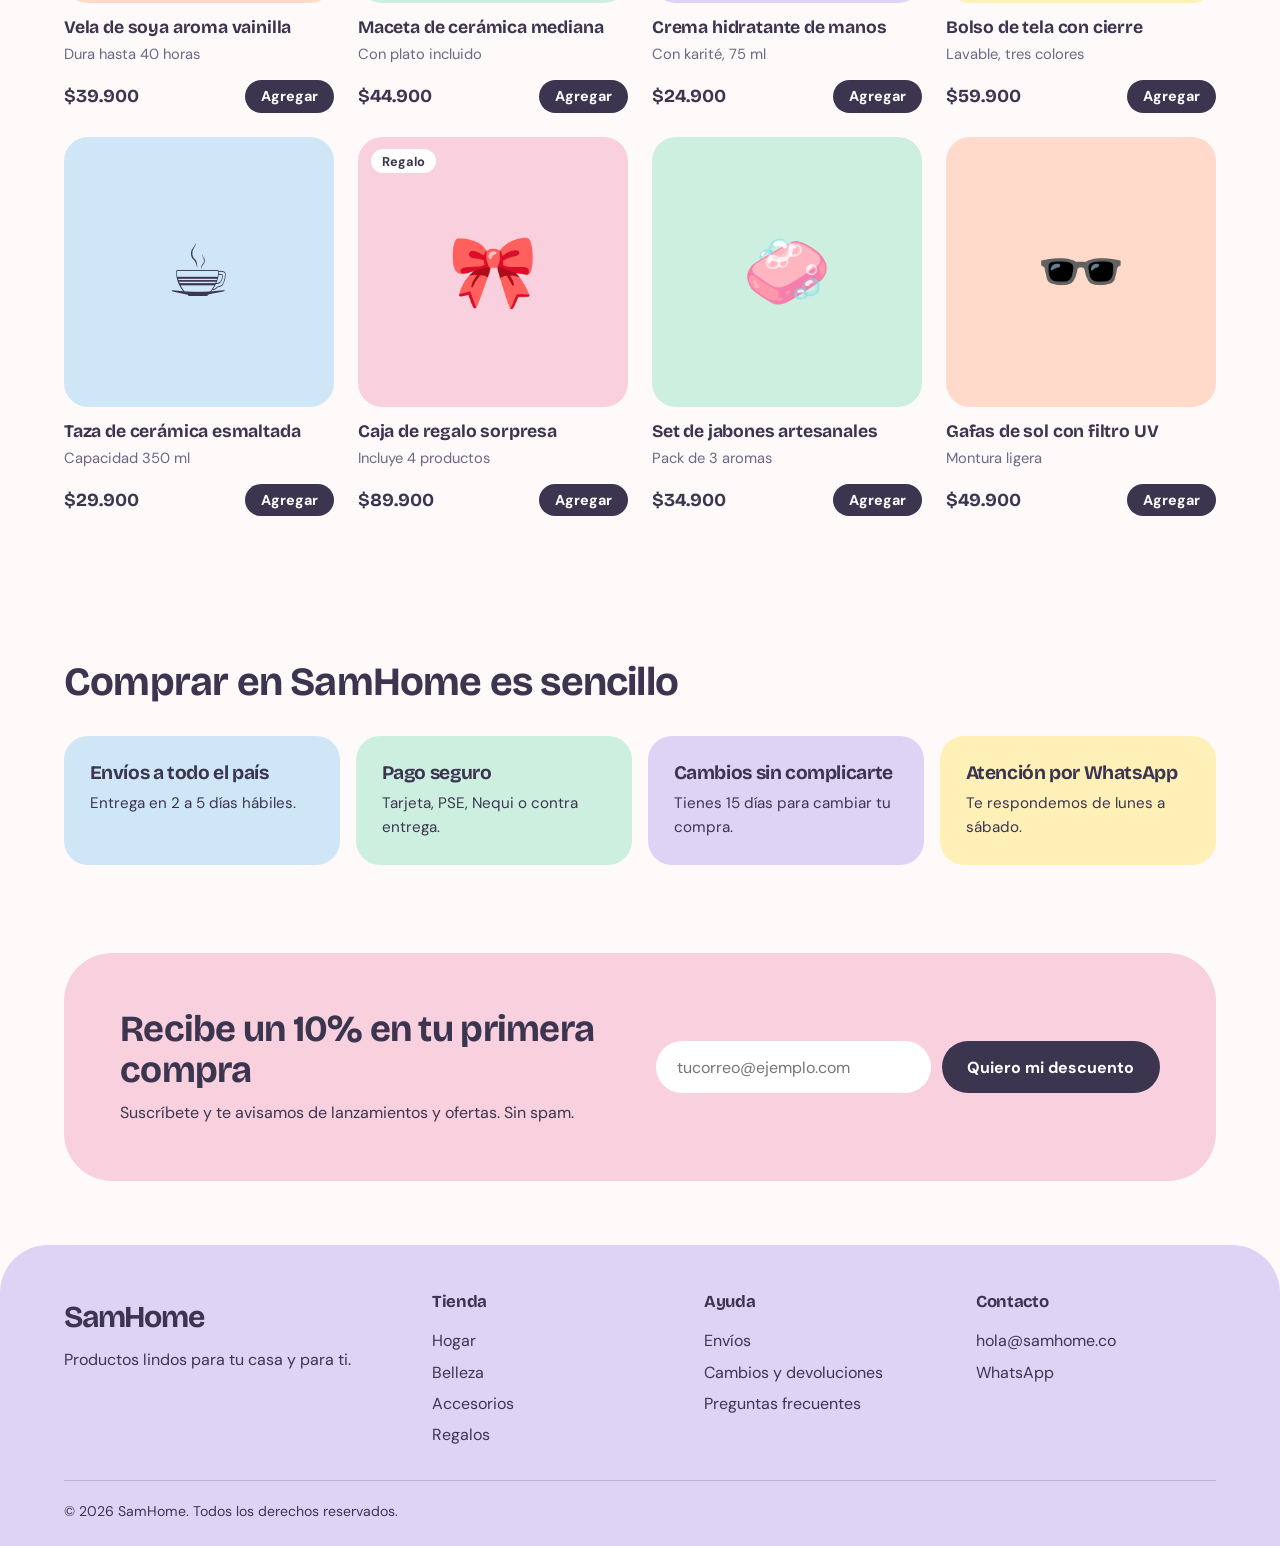
==== commit b99d3747: "Add files via upload" ====
--- a/index.html
+++ b/index.html
@@ -26,7 +26,6 @@
         "name": "SamHome",
         "url": "https://mangelcrak.github.io/",
         "description": "Tienda en línea de hogar, bienestar, belleza, accesorios y regalos con envíos a todo el país.",
-        "email": "hola@samhome.co",
         "areaServed": "CO",
         "priceRange": "$$"
       },
@@ -45,12 +44,29 @@
   <link rel="stylesheet" href="styles.css">
 </head>
 <body>
+<!--
+  =================== GUÍA RÁPIDA PARA EDITAR ===================
+  ✏️  SE PUEDE EDITAR LIBREMENTE: los textos entre etiquetas (títulos, párrafos,
+      botones), los emojis y los precios o nombres de ejemplo.
+  🙈  PARA OCULTAR UNA SECCIÓN: en VS Code selecciónala y presiona Ctrl+/ (Cmd+/ en Mac).
+      Repite lo mismo para volver a mostrarla.
+      Cada bloque de abajo dice si se puede ocultar o no.
+  ⚠️  NO borres ni cambies: los "id" (id="productos", id="drawer", id="menu"...),
+      los "class" ni las etiquetas script. El carrito, el menú y el catálogo dependen de ellos.
+  📞  Número de WhatsApp, correo, Instagram, productos y categorías NO se cambian aquí:
+      se cambian en el archivo productos.js
+  ================================================================
+-->
 
   <a class="saltar" href="#inicio">Saltar al contenido</a>
   <noscript><p class="aviso">Para ver los productos y comprar necesitas activar JavaScript en tu navegador.</p></noscript>
 
+  <!-- ✏️ BARRA SUPERIOR (se puede editar y se puede ocultar completa).
+       Cambia el texto del aviso o quita la oferta si no la ofreces. -->
   <p class="aviso">Envío gratis en compras desde $150.000</p>
 
+  <!-- ⚠️ CABECERA: puedes cambiar el texto de los enlaces del menú (Catálogo, Categorías...).
+       NO la ocultes ni cambies los id, el botón del carrito ni el botón del menú móvil. -->
   <header class="cabecera">
     <a class="logo" href="#inicio">SamHome</a>
     <nav class="menu" id="menu" aria-label="Principal">
@@ -66,6 +82,9 @@
 
   <main id="inicio">
 
+    <!-- ✏️ PORTADA: cambia el título (h1), el párrafo y el texto de los botones.
+       El grupo de emojis (hero__collage) se puede borrar u ocultar sin problema.
+       La portada completa se puede ocultar. -->
     <section class="hero">
       <div class="hero__texto">
         <h1>Todo lo lindo que necesitas, en un solo lugar</h1>
@@ -84,6 +103,9 @@
       </div>
     </section>
 
+    <!-- ✏️ CATEGORÍAS (se puede ocultar completa).
+       Puedes cambiar nombre y emoji. Si agregas una nueva, copia una existente y deja el enlace
+       como catalogo.html?cat=IDENTIFICADOR, igual al "id" de esa categoría en productos.js -->
     <section class="seccion" id="categorias">
       <h2>Compra por categoría</h2>
       <div class="categorias">
@@ -95,6 +117,9 @@
       </div>
     </section>
 
+    <!-- ⚠️ PRODUCTOS DESTACADOS: puedes cambiar el título y el texto del enlace.
+       NO borres el div con id="productos": ahí se dibujan los productos que vienen de productos.js.
+       Para quitar o agregar productos NO edites aquí, hazlo en productos.js -->
     <section class="seccion" id="destacados">
       <div class="seccion__cabecera">
         <h2>Los más pedidos de la semana</h2>
@@ -104,6 +129,8 @@
       <div class="productos" id="productos"></div>
     </section>
 
+    <!-- ✏️ BENEFICIOS (se puede ocultar completa).
+       Cambia los textos según tus condiciones reales de envío, pago y cambios. -->
     <section class="seccion beneficios" id="beneficios">
       <h2>Comprar en SamHome es sencillo</h2>
       <ul>
@@ -114,6 +141,8 @@
       </ul>
     </section>
 
+    <!-- ✏️ SUSCRIPCIÓN (se puede ocultar completa).
+       OJO: por ahora es solo diseño, el formulario todavía no guarda ni envía los correos. -->
     <section class="boletin">
       <div>
         <h2>Recibe un 10% en tu primera compra</h2>
@@ -127,6 +156,9 @@
     </section>
   </main>
 
+  <!-- ✏️ PIE DE PÁGINA: puedes cambiar los textos y los enlaces de Tienda y Ayuda.
+       El correo, WhatsApp e Instagram se llenan solos desde productos.js (no los cambies aquí).
+       Los enlaces de Ayuda (Envíos, Cambios, Preguntas frecuentes) aún no llevan a ninguna página. -->
   <footer class="pie" id="contacto">
     <div>
       <a class="logo" href="#inicio">SamHome</a>
@@ -142,11 +174,12 @@
     </div>
     <div>
       <h3>Contacto</h3>
-      <a href="mailto:hola@samhome.co">hola@samhome.co</a><a href="#">WhatsApp</a><a href="#">Instagram</a>
+      <a href="mailto:hola@samhome.co" data-correo>hola@samhome.co</a><a href="#" data-whatsapp>WhatsApp</a><a href="#" data-instagram>Instagram</a>
     </div>
     <p class="pie__legal">© 2026 SamHome. Todos los derechos reservados.</p>
   </footer>
 
+  <!-- ⚠️ CARRITO LATERAL: NO TOCAR NI OCULTAR. Es el panel que se abre al pulsar "Carrito". -->
   <div class="overlay" id="overlay"></div>
   <aside class="drawer" id="drawer" aria-label="Tu carrito">
     <div class="drawer__cab">
@@ -175,6 +208,7 @@
     </form>
   </aside>
 
+  <!-- ⚠️ SCRIPTS: NO TOCAR NI CAMBIAR EL ORDEN. Hacen funcionar el carrito, el menú y el botón de WhatsApp. -->
   <script src="productos.js"></script>
   <script src="carrito.js"></script>
   <script src="menu.js"></script>
--- a/styles.css
+++ b/styles.css
@@ -1,429 +1,471 @@
-/* ===== Tokens ===== */
-:root {
-  --fondo: #fffafa;
-  --tinta: #3b3550;
-  --tinta-suave: #6d6785;
-  --durazno: #ffd9c9;
-  --menta: #cdefe0;
-  --lavanda: #dcd3f5;
-  --mantequilla: #fff0b8;
-  --cielo: #cfe6f7;
-  --rosa: #f9d0dd;
-  --radio: 24px;
-  --fuente-titulo: "Bricolage Grotesque", system-ui, sans-serif;
-  --fuente-texto: "DM Sans", system-ui, sans-serif;
-}
-
-*, *::before, *::after { box-sizing: border-box; }
-html { scroll-behavior: smooth; }
-body {
-  margin: 0;
-  background: var(--fondo);
-  color: var(--tinta);
-  font-family: var(--fuente-texto);
-  font-size: 1rem;
-  line-height: 1.6;
-}
-h1, h2, h3 { font-family: var(--fuente-titulo); line-height: 1.1; margin: 0; letter-spacing: -0.02em; }
-p { margin: 0; }
-a { color: inherit; }
-:focus-visible { outline: 3px solid var(--tinta); outline-offset: 3px; border-radius: 8px; }
-.sr { position: absolute; width: 1px; height: 1px; overflow: hidden; clip: rect(0 0 0 0); }
-
-/* Tonos reutilizables */
-.tono-durazno { background: var(--durazno); }
-.tono-menta { background: var(--menta); }
-.tono-lavanda { background: var(--lavanda); }
-.tono-mantequilla { background: var(--mantequilla); }
-.tono-cielo { background: var(--cielo); }
-.tono-rosa { background: var(--rosa); }
-
-/* ===== Botones ===== */
-.boton {
-  display: inline-block;
-  padding: 0.85rem 1.6rem;
-  border: 0;
-  border-radius: 999px;
-  background: var(--tinta);
-  color: #fff;
-  font: 700 1rem var(--fuente-texto);
-  text-decoration: none;
-  cursor: pointer;
-  transition: transform 0.15s ease, background 0.15s ease;
-}
-.boton:hover { background: #2b2640; transform: translateY(-2px); }
-.boton--suave { background: var(--lavanda); color: var(--tinta); }
-.boton--suave:hover { background: #cfc3f0; }
-.boton--mini { padding: 0.45rem 1rem; font-size: 0.9rem; }
-
-/* ===== Aviso y cabecera ===== */
-.aviso {
-  background: var(--mantequilla);
-  text-align: center;
-  padding: 0.55rem 1rem;
-  font-size: 0.9rem;
-  font-weight: 500;
-}
-.cabecera {
-  position: sticky; top: 0; z-index: 10;
-  display: flex; align-items: center; justify-content: space-between; gap: 1rem;
-  padding: 1rem clamp(1rem, 5vw, 4rem);
-  background: rgba(255, 250, 250, 0.92);
-  backdrop-filter: blur(8px);
-}
-.logo {
-  font-family: var(--fuente-titulo);
-  font-weight: 700;
-  font-size: 1.9rem;
-  letter-spacing: -0.04em;
-  text-decoration: none;
-}
-.menu { display: flex; gap: 1.8rem; }
-.menu a { text-decoration: none; font-weight: 500; }
-.menu a:hover { text-decoration: underline; text-underline-offset: 6px; }
-.carrito {
-  display: inline-flex; align-items: center; gap: 0.5rem;
-  padding: 0.5rem 1rem;
-  background: var(--rosa);
-  border-radius: 999px;
-  font-weight: 700; text-decoration: none;
-}
-.carrito span {
-  display: grid; place-items: center;
-  min-width: 1.5rem; height: 1.5rem;
-  background: var(--tinta); color: #fff;
-  border-radius: 999px; font-size: 0.8rem;
-}
-
-/* ===== Hero ===== */
-.hero {
-  display: grid;
-  grid-template-columns: 1.1fr 1fr;
-  align-items: center;
-  gap: 3rem;
-  padding: clamp(2rem, 6vw, 5rem) clamp(1rem, 5vw, 4rem);
-}
-.hero h1 { font-size: clamp(2.4rem, 5.5vw, 4.4rem); max-width: 14ch; }
-.hero__texto p { margin: 1.4rem 0 2rem; max-width: 46ch; font-size: 1.15rem; color: var(--tinta-suave); }
-.hero__acciones { display: flex; flex-wrap: wrap; gap: 0.8rem; }
-
-.hero__collage {
-  position: relative;
-  aspect-ratio: 1 / 1;
-  max-width: 520px;
-  width: 100%;
-  justify-self: center;
-}
-.forma {
-  position: absolute;
-  display: grid; place-items: center;
-  font-size: clamp(3rem, 8vw, 5.5rem);
-}
-.forma--1 { inset: 0 38% 38% 0; background: var(--durazno); border-radius: 50% 50% 50% 12%; }
-.forma--2 { inset: 8% 0 50% 54%; background: var(--lavanda); border-radius: 999px; }
-.forma--3 { inset: 46% 30% 0 0; background: var(--menta); border-radius: 12% 50% 50% 50%; }
-.forma--4 { inset: 56% 0 0 72%; background: var(--mantequilla); border-radius: 50%; font-size: clamp(2rem, 5vw, 3.4rem); }
-
-/* ===== Secciones ===== */
-.seccion { padding: clamp(2.5rem, 6vw, 4.5rem) clamp(1rem, 5vw, 4rem); }
-.seccion h2 { font-size: clamp(1.7rem, 3.5vw, 2.5rem); }
-.seccion__cabecera {
-  display: flex; align-items: end; justify-content: space-between; gap: 1rem; flex-wrap: wrap;
-  margin-bottom: 2rem;
-}
-.enlace { font-weight: 700; text-underline-offset: 5px; }
-
-/* Categorías */
-.categorias {
-  display: grid;
-  grid-template-columns: repeat(5, 1fr);
-  gap: 1rem;
-  margin-top: 2rem;
-}
-.cat {
-  display: flex; flex-direction: column; justify-content: space-between;
-  min-height: 170px;
-  padding: 1.2rem;
-  border-radius: var(--radio);
-  text-decoration: none;
-  font: 700 1.25rem var(--fuente-titulo);
-  transition: transform 0.2s ease;
-}
-.cat span { font-size: 2.4rem; }
-.cat:hover { transform: translateY(-6px) rotate(-1deg); }
-.cat--durazno { background: var(--durazno); border-radius: 60px 24px 24px 24px; }
-.cat--menta { background: var(--menta); border-radius: 24px 60px 24px 24px; }
-.cat--lavanda { background: var(--lavanda); border-radius: 24px 24px 60px 24px; }
-.cat--mantequilla { background: var(--mantequilla); border-radius: 24px 24px 24px 60px; }
-.cat--cielo { background: var(--cielo); border-radius: 60px 24px 60px 24px; }
-
-/* Productos */
-.productos {
-  display: grid;
-  grid-template-columns: repeat(4, 1fr);
-  gap: 1.5rem;
-}
-.producto {
-  display: flex; flex-direction: column; gap: 0.35rem;
-}
-.producto__img {
-  position: relative;
-  display: grid; place-items: center;
-  aspect-ratio: 1 / 1;
-  margin-bottom: 0.6rem;
-  border-radius: var(--radio);
-  font-size: 4.5rem;
-  overflow: hidden;
-}
-.etiqueta {
-  position: absolute; top: 0.8rem; left: 0.8rem;
-  padding: 0.2rem 0.7rem;
-  background: #fff; color: var(--tinta);
-  border-radius: 999px;
-  font: 700 0.8rem var(--fuente-texto);
-}
-.producto h3 { font-size: 1.1rem; letter-spacing: -0.01em; }
-.producto__desc { color: var(--tinta-suave); font-size: 0.92rem; }
-.producto__pie {
-  display: flex; align-items: center; justify-content: space-between;
-  margin-top: 0.5rem;
-}
-.producto__pie strong { font: 700 1.15rem var(--fuente-titulo); }
-
-/* Beneficios */
-.beneficios ul {
-  list-style: none; padding: 0; margin: 2rem 0 0;
-  display: grid; grid-template-columns: repeat(4, 1fr); gap: 1rem;
-}
-.beneficios li { padding: 1.6rem; border-radius: var(--radio); }
-.beneficios h3 { font-size: 1.2rem; margin-bottom: 0.5rem; }
-.beneficios p { font-size: 0.95rem; }
-
-/* Boletín */
-.boletin {
-  display: grid; grid-template-columns: 1fr 1fr; align-items: center; gap: 2rem;
-  margin: 1rem clamp(1rem, 5vw, 4rem) 4rem;
-  padding: clamp(2rem, 5vw, 3.5rem);
-  background: var(--rosa);
-  border-radius: 48px;
-}
-.boletin h2 { font-size: clamp(1.6rem, 3.2vw, 2.3rem); }
-.boletin p { margin-top: 0.6rem; }
-.boletin__form { display: flex; flex-wrap: wrap; gap: 0.7rem; }
-.boletin__form input {
-  flex: 1 1 220px;
-  padding: 0.85rem 1.2rem;
-  border: 2px solid transparent;
-  border-radius: 999px;
-  background: #fff;
-  font: 400 1rem var(--fuente-texto);
-  color: var(--tinta);
-}
-.boletin__form input:focus { outline: none; border-color: var(--tinta); }
-
-/* ===== Pie ===== */
-.pie {
-  display: grid; grid-template-columns: 1.4fr 1fr 1fr 1fr; gap: 2rem;
-  padding: 3rem clamp(1rem, 5vw, 4rem) 1.5rem;
-  background: var(--lavanda);
-  border-radius: 48px 48px 0 0;
-}
-.pie h3 { font-size: 1.05rem; margin-bottom: 0.7rem; }
-.pie div { display: flex; flex-direction: column; gap: 0.35rem; }
-.pie a { text-decoration: none; }
-.pie a:not(.logo):hover { text-decoration: underline; text-underline-offset: 4px; }
-.pie__legal { grid-column: 1 / -1; padding-top: 1.2rem; border-top: 1px solid rgba(59, 53, 80, 0.2); font-size: 0.88rem; }
-
-/* ===== Responsive ===== */
-@media (max-width: 960px) {
-  .hero { grid-template-columns: 1fr; }
-  .categorias { grid-template-columns: repeat(3, 1fr); }
-  .productos, .beneficios ul { grid-template-columns: repeat(2, 1fr); }
-  .boletin { grid-template-columns: 1fr; }
-  .pie { grid-template-columns: 1fr 1fr; }
-}
-@media (max-width: 640px) {
-  .categorias { grid-template-columns: repeat(2, 1fr); }
-  .productos { gap: 1rem; }
-  .producto__img { font-size: 3.2rem; }
-  .producto__pie { flex-direction: column; align-items: flex-start; gap: 0.5rem; }
-  .beneficios ul { grid-template-columns: 1fr; }
-  .boletin { border-radius: 32px; }
-}
-@media (prefers-reduced-motion: reduce) {
-  html { scroll-behavior: auto; }
-  * { transition: none !important; }
-}
-
-/* ===== Carrito (panel lateral) ===== */
-button.carrito { border: 0; font-family: var(--fuente-texto); font-size: 1rem; color: var(--tinta); cursor: pointer; }
-.producto__img img { width: 100%; height: 100%; object-fit: cover; }
-body.sin-scroll { overflow: hidden; }
-
-.overlay {
-  position: fixed; inset: 0; z-index: 20;
-  background: rgba(59, 53, 80, 0.35);
-  opacity: 0; visibility: hidden;
-  transition: opacity 0.25s ease, visibility 0.25s;
-}
-.overlay.abierto { opacity: 1; visibility: visible; }
-
-.drawer {
-  position: fixed; top: 0; right: 0; bottom: 0; z-index: 30;
-  display: flex; flex-direction: column;
-  width: min(440px, 100%);
-  background: var(--fondo);
-  border-radius: 32px 0 0 32px;
-  transform: translateX(100%); visibility: hidden;
-  transition: transform 0.3s ease, visibility 0.3s;
-}
-.drawer.abierto { transform: none; visibility: visible; }
-.drawer__cab { display: flex; justify-content: space-between; align-items: center; padding: 1.4rem 1.5rem 1rem; }
-.drawer__cab h2 { font-size: 1.6rem; }
-.drawer__cerrar {
-  width: 2.5rem; height: 2.5rem; border: 0; border-radius: 50%;
-  background: var(--lavanda); color: var(--tinta); font-size: 1rem; cursor: pointer;
-}
-.drawer__cuerpo { flex: 1; overflow-y: auto; padding: 0 1.5rem; }
-.vacio { display: grid; justify-items: start; gap: 1rem; padding: 1rem 0; color: var(--tinta-suave); }
-.items { list-style: none; margin: 0; padding: 0; display: grid; gap: 1rem; }
-.linea { display: grid; grid-template-columns: 64px 1fr auto; gap: 0.9rem; align-items: start; }
-.linea__img { display: grid; place-items: center; width: 64px; height: 64px; border-radius: 16px; font-size: 2rem; }
-.linea__info { display: grid; gap: 0.15rem; font-size: 0.95rem; }
-.linea__info span { color: var(--tinta-suave); }
-.linea__sub { font-weight: 700; }
-.cantidad { display: inline-flex; align-items: center; gap: 0.6rem; margin-top: 0.3rem; }
-.cantidad button {
-  width: 1.9rem; height: 1.9rem; border: 0; border-radius: 50%;
-  background: var(--menta); color: var(--tinta); font-size: 1.1rem; cursor: pointer;
-}
-.cantidad output { min-width: 1.2rem; text-align: center; font-weight: 700; }
-
-.drawer__pie {
-  display: grid; gap: 0.35rem;
-  padding: 1.2rem 1.5rem 1.5rem;
-  background: var(--rosa);
-  border-radius: 28px 0 0 0;
-}
-.drawer__pie[hidden], .vacio[hidden] { display: none; }
-.total { display: flex; justify-content: space-between; align-items: baseline; margin-bottom: 0.4rem; }
-.total strong { font: 700 1.6rem var(--fuente-titulo); }
-.drawer__pie label { font-size: 0.88rem; font-weight: 500; }
-.drawer__pie input {
-  padding: 0.65rem 1rem; margin-bottom: 0.4rem;
-  border: 2px solid transparent; border-radius: 14px;
-  background: #fff; color: var(--tinta); font: 400 1rem var(--fuente-texto);
-}
-.drawer__pie input:focus { outline: none; border-color: var(--tinta); }
-.boton--wa { margin-top: 0.4rem; background: #25d366; color: #10361f; }
-.boton--wa:hover { background: #1fbd5b; }
-.nota { font-size: 0.82rem; color: var(--tinta-suave); text-align: center; }
-
-/* ===== Catálogo ===== */
-.menu a[aria-current="page"] { text-decoration: underline; text-underline-offset: 6px; text-decoration-thickness: 3px; text-decoration-color: var(--lavanda); }
-.catalogo { padding-top: clamp(1.5rem, 4vw, 3rem); }
-.catalogo__titulo { font-size: clamp(2.2rem, 5vw, 3.6rem); margin-bottom: 1.8rem; }
-.herramientas { display: flex; flex-wrap: wrap; gap: 1rem; align-items: center; justify-content: space-between; }
-.buscador { flex: 1 1 280px; max-width: 520px; }
-.buscador input, .orden select {
-  width: 100%;
-  padding: 0.8rem 1.3rem;
-  border: 2px solid var(--lavanda);
-  border-radius: 999px;
-  background: #fff;
-  color: var(--tinta);
-  font: 400 1rem var(--fuente-texto);
-}
-.buscador input:focus, .orden select:focus { outline: none; border-color: var(--tinta); }
-.orden { display: flex; align-items: center; gap: 0.7rem; font-weight: 500; }
-.orden select { width: auto; padding-right: 1rem; cursor: pointer; }
-.chips { display: flex; flex-wrap: wrap; gap: 0.6rem; margin: 1.4rem 0 1.2rem; }
-.chip {
-  padding: 0.55rem 1.1rem;
-  border: 2px solid transparent;
-  border-radius: 999px;
-  color: var(--tinta);
-  font: 700 0.95rem var(--fuente-texto);
-  cursor: pointer;
-  transition: transform 0.15s ease;
-}
-.chip span { margin-left: 0.25rem; opacity: 0.65; font-weight: 500; }
-.chip:hover { transform: translateY(-2px); }
-.chip[aria-pressed="true"] { background: var(--tinta); color: #fff; }
-.resultado { min-height: 1.6rem; margin-bottom: 1rem; color: var(--tinta-suave); font-size: 0.95rem; }
-.sin-resultados { display: grid; justify-items: start; gap: 0.8rem; padding: 2.5rem; background: var(--mantequilla); border-radius: var(--radio); }
-.sin-resultados[hidden], .productos[hidden] { display: none; }
-.sin-resultados h2 { font-size: 1.5rem; }
-@media (max-width: 640px) { .orden { width: 100%; } .orden select { flex: 1; } }
-
-/* ===== Accesibilidad: enlace para saltar al contenido ===== */
-.saltar {
-  position: absolute; left: 1rem; top: -4rem; z-index: 50;
-  padding: 0.6rem 1.1rem;
-  background: var(--tinta); color: #fff;
-  border-radius: 999px; font-weight: 700; text-decoration: none;
-}
-.saltar:focus { top: 1rem; }
-
-/* ===== Menú hamburguesa ===== */
-.menu-btn {
-  display: none;
-  position: relative;
-  width: 2.75rem; height: 2.75rem;
-  border: 0; border-radius: 50%;
-  background: var(--lavanda);
-  cursor: pointer;
-}
-.menu-btn span, .menu-btn span::before, .menu-btn span::after {
-  position: absolute;
-  width: 20px; height: 2px;
-  background: var(--tinta);
-  border-radius: 2px;
-  transition: transform 0.2s ease, background 0.2s ease;
-}
-.menu-btn span { top: 50%; left: 50%; margin: -1px 0 0 -10px; }
-.menu-btn span::before, .menu-btn span::after { content: ""; left: 0; }
-.menu-btn span::before { top: -6px; }
-.menu-btn span::after { top: 6px; }
-.menu-btn[aria-expanded="true"] span { background: transparent; }
-.menu-btn[aria-expanded="true"] span::before { transform: translateY(6px) rotate(45deg); }
-.menu-btn[aria-expanded="true"] span::after { transform: translateY(-6px) rotate(-45deg); }
-
-@media (max-width: 760px) {
-  .menu-btn { display: inline-block; }
-  .carrito { margin-left: auto; }
-  .menu {
-    position: absolute; top: 100%; left: 0; right: 0;
-    flex-direction: column; gap: 0;
-    padding: 0.4rem clamp(1rem, 5vw, 4rem) 1.2rem;
-    background: var(--fondo);
-    border-radius: 0 0 28px 28px;
-    box-shadow: 0 18px 30px -18px rgba(59, 53, 80, 0.35);
-    opacity: 0; visibility: hidden; transform: translateY(-8px);
-    transition: opacity 0.2s ease, transform 0.2s ease, visibility 0.2s;
-  }
-  .menu.abierto { opacity: 1; visibility: visible; transform: none; }
-  .menu a { padding: 0.9rem 0; border-bottom: 1px solid var(--lavanda); font-size: 1.15rem; }
-  .menu a:last-child { border-bottom: 0; }
-}
-
-/* ===== Botón flotante de WhatsApp ===== */
-.wa-flotante {
-  position: fixed;
-  right: max(1rem, env(safe-area-inset-right));
-  bottom: max(1rem, env(safe-area-inset-bottom));
-  z-index: 15;
-  display: inline-flex; align-items: center; gap: 0.6rem;
-  height: 3.5rem; padding: 0 1.3rem 0 1rem;
-  background: #25d366; color: #10361f;
-  border-radius: 999px;
-  box-shadow: 0 10px 24px -8px rgba(16, 54, 31, 0.45);
-  font-weight: 700; text-decoration: none;
-  transition: transform 0.15s ease, background 0.15s ease;
-}
-.wa-flotante:hover { background: #1fbd5b; transform: translateY(-3px); }
-body.sin-scroll .wa-flotante { display: none; }
-@media (max-width: 640px) {
-  .wa-flotante { width: 3.5rem; padding: 0; justify-content: center; }
-  .wa-flotante span { display: none; }
-}+/* ============================================================
+   🎨 GUÍA RÁPIDA DEL ESTILO
+   ✏️ Colores y tipografías: se cambian en el bloque :root de abajo.
+   🎚️ Para mostrar u ocultar bloques: usa los INTERRUPTORES que están
+      al final de este archivo.
+   ⚠️ No borres llaves { } ni punto y coma ; y cambia solo los valores.
+   ============================================================ */
+
+/* ===== Colores y tipografías =====
+   ✏️ Cambia los códigos de color (#xxxxxx) para cambiar toda la paleta.
+      Puedes elegir colores en https://htmlcolorcodes.com
+   ⚠️ No cambies los nombres (lo que va antes de los dos puntos). */
+:root {
+  --fondo: #fffafa;
+  --tinta: #3b3550;
+  --tinta-suave: #6d6785;
+  --durazno: #ffd9c9;
+  --menta: #cdefe0;
+  --lavanda: #dcd3f5;
+  --mantequilla: #fff0b8;
+  --cielo: #cfe6f7;
+  --rosa: #f9d0dd;
+  --radio: 24px;
+  --fuente-titulo: "Bricolage Grotesque", system-ui, sans-serif;
+  --fuente-texto: "DM Sans", system-ui, sans-serif;
+}
+
+*, *::before, *::after { box-sizing: border-box; }
+html { scroll-behavior: smooth; }
+body {
+  margin: 0;
+  background: var(--fondo);
+  color: var(--tinta);
+  font-family: var(--fuente-texto);
+  font-size: 1rem;
+  line-height: 1.6;
+}
+h1, h2, h3 { font-family: var(--fuente-titulo); line-height: 1.1; margin: 0; letter-spacing: -0.02em; }
+p { margin: 0; }
+a { color: inherit; }
+:focus-visible { outline: 3px solid var(--tinta); outline-offset: 3px; border-radius: 8px; }
+.sr { position: absolute; width: 1px; height: 1px; overflow: hidden; clip: rect(0 0 0 0); }
+
+/* Tonos reutilizables */
+.tono-durazno { background: var(--durazno); }
+.tono-menta { background: var(--menta); }
+.tono-lavanda { background: var(--lavanda); }
+.tono-mantequilla { background: var(--mantequilla); }
+.tono-cielo { background: var(--cielo); }
+.tono-rosa { background: var(--rosa); }
+
+/* ===== Botones ===== */
+.boton {
+  display: inline-block;
+  padding: 0.85rem 1.6rem;
+  border: 0;
+  border-radius: 999px;
+  background: var(--tinta);
+  color: #fff;
+  font: 700 1rem var(--fuente-texto);
+  text-decoration: none;
+  cursor: pointer;
+  transition: transform 0.15s ease, background 0.15s ease;
+}
+.boton:hover { background: #2b2640; transform: translateY(-2px); }
+.boton--suave { background: var(--lavanda); color: var(--tinta); }
+.boton--suave:hover { background: #cfc3f0; }
+.boton--mini { padding: 0.45rem 1rem; font-size: 0.9rem; }
+
+/* ===== Aviso y cabecera ===== */
+.aviso {
+  background: var(--mantequilla);
+  text-align: center;
+  padding: 0.55rem 1rem;
+  font-size: 0.9rem;
+  font-weight: 500;
+}
+.cabecera {
+  position: sticky; top: 0; z-index: 10;
+  display: flex; align-items: center; justify-content: space-between; gap: 1rem;
+  padding: 1rem clamp(1rem, 5vw, 4rem);
+  background: rgba(255, 250, 250, 0.92);
+  backdrop-filter: blur(8px);
+}
+.logo {
+  font-family: var(--fuente-titulo);
+  font-weight: 700;
+  font-size: 1.9rem;
+  letter-spacing: -0.04em;
+  text-decoration: none;
+}
+.menu { display: flex; gap: 1.8rem; }
+.menu a { text-decoration: none; font-weight: 500; }
+.menu a:hover { text-decoration: underline; text-underline-offset: 6px; }
+.carrito {
+  display: inline-flex; align-items: center; gap: 0.5rem;
+  padding: 0.5rem 1rem;
+  background: var(--rosa);
+  border-radius: 999px;
+  font-weight: 700; text-decoration: none;
+}
+.carrito span {
+  display: grid; place-items: center;
+  min-width: 1.5rem; height: 1.5rem;
+  background: var(--tinta); color: #fff;
+  border-radius: 999px; font-size: 0.8rem;
+}
+
+/* ===== Hero ===== */
+.hero {
+  display: grid;
+  grid-template-columns: 1.1fr 1fr;
+  align-items: center;
+  gap: 3rem;
+  padding: clamp(2rem, 6vw, 5rem) clamp(1rem, 5vw, 4rem);
+}
+.hero h1 { font-size: clamp(2.4rem, 5.5vw, 4.4rem); max-width: 14ch; }
+.hero__texto p { margin: 1.4rem 0 2rem; max-width: 46ch; font-size: 1.15rem; color: var(--tinta-suave); }
+.hero__acciones { display: flex; flex-wrap: wrap; gap: 0.8rem; }
+
+.hero__collage {
+  position: relative;
+  aspect-ratio: 1 / 1;
+  max-width: 520px;
+  width: 100%;
+  justify-self: center;
+}
+.forma {
+  position: absolute;
+  display: grid; place-items: center;
+  font-size: clamp(3rem, 8vw, 5.5rem);
+}
+.forma--1 { inset: 0 38% 38% 0; background: var(--durazno); border-radius: 50% 50% 50% 12%; }
+.forma--2 { inset: 8% 0 50% 54%; background: var(--lavanda); border-radius: 999px; }
+.forma--3 { inset: 46% 30% 0 0; background: var(--menta); border-radius: 12% 50% 50% 50%; }
+.forma--4 { inset: 56% 0 0 72%; background: var(--mantequilla); border-radius: 50%; font-size: clamp(2rem, 5vw, 3.4rem); }
+
+/* ===== Secciones ===== */
+.seccion { padding: clamp(2.5rem, 6vw, 4.5rem) clamp(1rem, 5vw, 4rem); }
+.seccion h2 { font-size: clamp(1.7rem, 3.5vw, 2.5rem); }
+.seccion__cabecera {
+  display: flex; align-items: end; justify-content: space-between; gap: 1rem; flex-wrap: wrap;
+  margin-bottom: 2rem;
+}
+.enlace { font-weight: 700; text-underline-offset: 5px; }
+
+/* Categorías */
+.categorias {
+  display: grid;
+  grid-template-columns: repeat(5, 1fr);
+  gap: 1rem;
+  margin-top: 2rem;
+}
+.cat {
+  display: flex; flex-direction: column; justify-content: space-between;
+  min-height: 170px;
+  padding: 1.2rem;
+  border-radius: var(--radio);
+  text-decoration: none;
+  font: 700 1.25rem var(--fuente-titulo);
+  transition: transform 0.2s ease;
+}
+.cat span { font-size: 2.4rem; }
+.cat:hover { transform: translateY(-6px) rotate(-1deg); }
+.cat--durazno { background: var(--durazno); border-radius: 60px 24px 24px 24px; }
+.cat--menta { background: var(--menta); border-radius: 24px 60px 24px 24px; }
+.cat--lavanda { background: var(--lavanda); border-radius: 24px 24px 60px 24px; }
+.cat--mantequilla { background: var(--mantequilla); border-radius: 24px 24px 24px 60px; }
+.cat--cielo { background: var(--cielo); border-radius: 60px 24px 60px 24px; }
+
+/* Productos */
+.productos {
+  display: grid;
+  grid-template-columns: repeat(4, 1fr);
+  gap: 1.5rem;
+}
+.producto {
+  display: flex; flex-direction: column; gap: 0.35rem;
+}
+.producto__img {
+  position: relative;
+  display: grid; place-items: center;
+  aspect-ratio: 1 / 1;
+  margin-bottom: 0.6rem;
+  border-radius: var(--radio);
+  font-size: 4.5rem;
+  overflow: hidden;
+}
+.etiqueta {
+  position: absolute; top: 0.8rem; left: 0.8rem;
+  padding: 0.2rem 0.7rem;
+  background: #fff; color: var(--tinta);
+  border-radius: 999px;
+  font: 700 0.8rem var(--fuente-texto);
+}
+.producto h3 { font-size: 1.1rem; letter-spacing: -0.01em; }
+.producto__desc { color: var(--tinta-suave); font-size: 0.92rem; }
+.producto__pie {
+  display: flex; align-items: center; justify-content: space-between;
+  margin-top: 0.5rem;
+}
+.producto__pie strong { font: 700 1.15rem var(--fuente-titulo); }
+
+/* Beneficios */
+.beneficios ul {
+  list-style: none; padding: 0; margin: 2rem 0 0;
+  display: grid; grid-template-columns: repeat(4, 1fr); gap: 1rem;
+}
+.beneficios li { padding: 1.6rem; border-radius: var(--radio); }
+.beneficios h3 { font-size: 1.2rem; margin-bottom: 0.5rem; }
+.beneficios p { font-size: 0.95rem; }
+
+/* Boletín */
+.boletin {
+  display: grid; grid-template-columns: 1fr 1fr; align-items: center; gap: 2rem;
+  margin: 1rem clamp(1rem, 5vw, 4rem) 4rem;
+  padding: clamp(2rem, 5vw, 3.5rem);
+  background: var(--rosa);
+  border-radius: 48px;
+}
+.boletin h2 { font-size: clamp(1.6rem, 3.2vw, 2.3rem); }
+.boletin p { margin-top: 0.6rem; }
+.boletin__form { display: flex; flex-wrap: wrap; gap: 0.7rem; }
+.boletin__form input {
+  flex: 1 1 220px;
+  padding: 0.85rem 1.2rem;
+  border: 2px solid transparent;
+  border-radius: 999px;
+  background: #fff;
+  font: 400 1rem var(--fuente-texto);
+  color: var(--tinta);
+}
+.boletin__form input:focus { outline: none; border-color: var(--tinta); }
+
+/* ===== Pie ===== */
+.pie {
+  display: grid; grid-template-columns: 1.4fr 1fr 1fr 1fr; gap: 2rem;
+  padding: 3rem clamp(1rem, 5vw, 4rem) 1.5rem;
+  background: var(--lavanda);
+  border-radius: 48px 48px 0 0;
+}
+.pie h3 { font-size: 1.05rem; margin-bottom: 0.7rem; }
+.pie div { display: flex; flex-direction: column; gap: 0.35rem; }
+.pie a { text-decoration: none; }
+.pie a:not(.logo):hover { text-decoration: underline; text-underline-offset: 4px; }
+.pie__legal { grid-column: 1 / -1; padding-top: 1.2rem; border-top: 1px solid rgba(59, 53, 80, 0.2); font-size: 0.88rem; }
+
+/* ===== Responsive ===== */
+@media (max-width: 960px) {
+  .hero { grid-template-columns: 1fr; }
+  .categorias { grid-template-columns: repeat(3, 1fr); }
+  .productos, .beneficios ul { grid-template-columns: repeat(2, 1fr); }
+  .boletin { grid-template-columns: 1fr; }
+  .pie { grid-template-columns: 1fr 1fr; }
+}
+@media (max-width: 640px) {
+  .categorias { grid-template-columns: repeat(2, 1fr); }
+  .productos { gap: 1rem; }
+  .producto__img { font-size: 3.2rem; }
+  .producto__pie { flex-direction: column; align-items: flex-start; gap: 0.5rem; }
+  .beneficios ul { grid-template-columns: 1fr; }
+  .boletin { border-radius: 32px; }
+}
+@media (prefers-reduced-motion: reduce) {
+  html { scroll-behavior: auto; }
+  * { transition: none !important; }
+}
+
+/* ===== Carrito (panel lateral) ===== */
+button.carrito { border: 0; font-family: var(--fuente-texto); font-size: 1rem; color: var(--tinta); cursor: pointer; }
+.producto__img img { width: 100%; height: 100%; object-fit: cover; }
+body.sin-scroll { overflow: hidden; }
+
+.overlay {
+  position: fixed; inset: 0; z-index: 20;
+  background: rgba(59, 53, 80, 0.35);
+  opacity: 0; visibility: hidden;
+  transition: opacity 0.25s ease, visibility 0.25s;
+}
+.overlay.abierto { opacity: 1; visibility: visible; }
+
+.drawer {
+  position: fixed; top: 0; right: 0; bottom: 0; z-index: 30;
+  display: flex; flex-direction: column;
+  width: min(440px, 100%);
+  background: var(--fondo);
+  border-radius: 32px 0 0 32px;
+  transform: translateX(100%); visibility: hidden;
+  transition: transform 0.3s ease, visibility 0.3s;
+}
+.drawer.abierto { transform: none; visibility: visible; }
+.drawer__cab { display: flex; justify-content: space-between; align-items: center; padding: 1.4rem 1.5rem 1rem; }
+.drawer__cab h2 { font-size: 1.6rem; }
+.drawer__cerrar {
+  width: 2.5rem; height: 2.5rem; border: 0; border-radius: 50%;
+  background: var(--lavanda); color: var(--tinta); font-size: 1rem; cursor: pointer;
+}
+.drawer__cuerpo { flex: 1; overflow-y: auto; padding: 0 1.5rem; }
+.vacio { display: grid; justify-items: start; gap: 1rem; padding: 1rem 0; color: var(--tinta-suave); }
+.items { list-style: none; margin: 0; padding: 0; display: grid; gap: 1rem; }
+.linea { display: grid; grid-template-columns: 64px 1fr auto; gap: 0.9rem; align-items: start; }
+.linea__img { display: grid; place-items: center; width: 64px; height: 64px; border-radius: 16px; font-size: 2rem; }
+.linea__info { display: grid; gap: 0.15rem; font-size: 0.95rem; }
+.linea__info span { color: var(--tinta-suave); }
+.linea__sub { font-weight: 700; }
+.cantidad { display: inline-flex; align-items: center; gap: 0.6rem; margin-top: 0.3rem; }
+.cantidad button {
+  width: 1.9rem; height: 1.9rem; border: 0; border-radius: 50%;
+  background: var(--menta); color: var(--tinta); font-size: 1.1rem; cursor: pointer;
+}
+.cantidad output { min-width: 1.2rem; text-align: center; font-weight: 700; }
+
+.drawer__pie {
+  display: grid; gap: 0.35rem;
+  padding: 1.2rem 1.5rem 1.5rem;
+  background: var(--rosa);
+  border-radius: 28px 0 0 0;
+}
+.drawer__pie[hidden], .vacio[hidden] { display: none; }
+.total { display: flex; justify-content: space-between; align-items: baseline; margin-bottom: 0.4rem; }
+.total strong { font: 700 1.6rem var(--fuente-titulo); }
+.drawer__pie label { font-size: 0.88rem; font-weight: 500; }
+.drawer__pie input {
+  padding: 0.65rem 1rem; margin-bottom: 0.4rem;
+  border: 2px solid transparent; border-radius: 14px;
+  background: #fff; color: var(--tinta); font: 400 1rem var(--fuente-texto);
+}
+.drawer__pie input:focus { outline: none; border-color: var(--tinta); }
+.boton--wa { margin-top: 0.4rem; background: #25d366; color: #10361f; }
+.boton--wa:hover { background: #1fbd5b; }
+.nota { font-size: 0.82rem; color: var(--tinta-suave); text-align: center; }
+
+/* ===== Catálogo ===== */
+.menu a[aria-current="page"] { text-decoration: underline; text-underline-offset: 6px; text-decoration-thickness: 3px; text-decoration-color: var(--lavanda); }
+.catalogo { padding-top: clamp(1.5rem, 4vw, 3rem); }
+.catalogo__titulo { font-size: clamp(2.2rem, 5vw, 3.6rem); margin-bottom: 1.8rem; }
+.herramientas { display: flex; flex-wrap: wrap; gap: 1rem; align-items: center; justify-content: space-between; }
+.buscador { flex: 1 1 280px; max-width: 520px; }
+.buscador input, .orden select {
+  width: 100%;
+  padding: 0.8rem 1.3rem;
+  border: 2px solid var(--lavanda);
+  border-radius: 999px;
+  background: #fff;
+  color: var(--tinta);
+  font: 400 1rem var(--fuente-texto);
+}
+.buscador input:focus, .orden select:focus { outline: none; border-color: var(--tinta); }
+.orden { display: flex; align-items: center; gap: 0.7rem; font-weight: 500; }
+.orden select { width: auto; padding-right: 1rem; cursor: pointer; }
+.chips { display: flex; flex-wrap: wrap; gap: 0.6rem; margin: 1.4rem 0 1.2rem; }
+.chip {
+  padding: 0.55rem 1.1rem;
+  border: 2px solid transparent;
+  border-radius: 999px;
+  color: var(--tinta);
+  font: 700 0.95rem var(--fuente-texto);
+  cursor: pointer;
+  transition: transform 0.15s ease;
+}
+.chip span { margin-left: 0.25rem; opacity: 0.65; font-weight: 500; }
+.chip:hover { transform: translateY(-2px); }
+.chip[aria-pressed="true"] { background: var(--tinta); color: #fff; }
+.resultado { min-height: 1.6rem; margin-bottom: 1rem; color: var(--tinta-suave); font-size: 0.95rem; }
+.sin-resultados { display: grid; justify-items: start; gap: 0.8rem; padding: 2.5rem; background: var(--mantequilla); border-radius: var(--radio); }
+.sin-resultados[hidden], .productos[hidden] { display: none; }
+.sin-resultados h2 { font-size: 1.5rem; }
+@media (max-width: 640px) { .orden { width: 100%; } .orden select { flex: 1; } }
+
+/* ===== Accesibilidad: enlace para saltar al contenido ===== */
+.saltar {
+  position: absolute; left: 1rem; top: -4rem; z-index: 50;
+  padding: 0.6rem 1.1rem;
+  background: var(--tinta); color: #fff;
+  border-radius: 999px; font-weight: 700; text-decoration: none;
+}
+.saltar:focus { top: 1rem; }
+
+/* ===== Menú hamburguesa ===== */
+.menu-btn {
+  display: none;
+  position: relative;
+  width: 2.75rem; height: 2.75rem;
+  border: 0; border-radius: 50%;
+  background: var(--lavanda);
+  cursor: pointer;
+}
+.menu-btn span, .menu-btn span::before, .menu-btn span::after {
+  position: absolute;
+  width: 20px; height: 2px;
+  background: var(--tinta);
+  border-radius: 2px;
+  transition: transform 0.2s ease, background 0.2s ease;
+}
+.menu-btn span { top: 50%; left: 50%; margin: -1px 0 0 -10px; }
+.menu-btn span::before, .menu-btn span::after { content: ""; left: 0; }
+.menu-btn span::before { top: -6px; }
+.menu-btn span::after { top: 6px; }
+.menu-btn[aria-expanded="true"] span { background: transparent; }
+.menu-btn[aria-expanded="true"] span::before { transform: translateY(6px) rotate(45deg); }
+.menu-btn[aria-expanded="true"] span::after { transform: translateY(-6px) rotate(-45deg); }
+
+@media (max-width: 760px) {
+  .menu-btn { display: inline-block; }
+  .carrito { margin-left: auto; }
+  .menu {
+    position: absolute; top: 100%; left: 0; right: 0;
+    flex-direction: column; gap: 0;
+    padding: 0.4rem clamp(1rem, 5vw, 4rem) 1.2rem;
+    background: var(--fondo);
+    border-radius: 0 0 28px 28px;
+    box-shadow: 0 18px 30px -18px rgba(59, 53, 80, 0.35);
+    opacity: 0; visibility: hidden; transform: translateY(-8px);
+    transition: opacity 0.2s ease, transform 0.2s ease, visibility 0.2s;
+  }
+  .menu.abierto { opacity: 1; visibility: visible; transform: none; }
+  .menu a { padding: 0.9rem 0; border-bottom: 1px solid var(--lavanda); font-size: 1.15rem; }
+  .menu a:last-child { border-bottom: 0; }
+}
+
+/* ===== Botón flotante de WhatsApp ===== */
+.wa-flotante {
+  position: fixed;
+  right: max(1rem, env(safe-area-inset-right));
+  bottom: max(1rem, env(safe-area-inset-bottom));
+  z-index: 15;
+  display: inline-flex; align-items: center; gap: 0.6rem;
+  height: 3.5rem; padding: 0 1.3rem 0 1rem;
+  background: #25d366; color: #10361f;
+  border-radius: 999px;
+  box-shadow: 0 10px 24px -8px rgba(16, 54, 31, 0.45);
+  font-weight: 700; text-decoration: none;
+  transition: transform 0.15s ease, background 0.15s ease;
+}
+.wa-flotante:hover { background: #1fbd5b; transform: translateY(-3px); }
+body.sin-scroll .wa-flotante { display: none; }
+@media (max-width: 640px) {
+  .wa-flotante { width: 3.5rem; padding: 0; justify-content: center; }
+  .wa-flotante span { display: none; }
+}
+
+
+/* ============================================================
+   🎚️ INTERRUPTORES DE VISIBILIDAD (seguros, no rompen nada)
+   Para OCULTAR algo: en la línea que tiene la regla, quita el
+   símbolo de comentario del comienzo (barra y asterisco) y el
+   del final (asterisco y barra). Deja solo la regla, por ejemplo:
+   .aviso { display: none; }
+   Para mostrarlo de nuevo, vuelve a ponerlos.
+   ============================================================ */
+
+/* Oculta la barra superior de envío gratis */
+/* .aviso { display: none; } */
+
+/* Oculta los emojis de la portada */
+/* .hero__collage { display: none; } .hero { grid-template-columns: 1fr; } */
+
+/* Oculta la sección de categorías */
+/* #categorias { display: none; } */
+
+/* Oculta los productos destacados del inicio */
+/* #destacados { display: none; } */
+
+/* Oculta los beneficios de comprar */
+/* .beneficios { display: none; } */
+
+/* Oculta la suscripción por correo */
+/* .boletin { display: none; } */
+
+/* Oculta el botón flotante de WhatsApp */
+/* .wa-flotante { display: none; } */
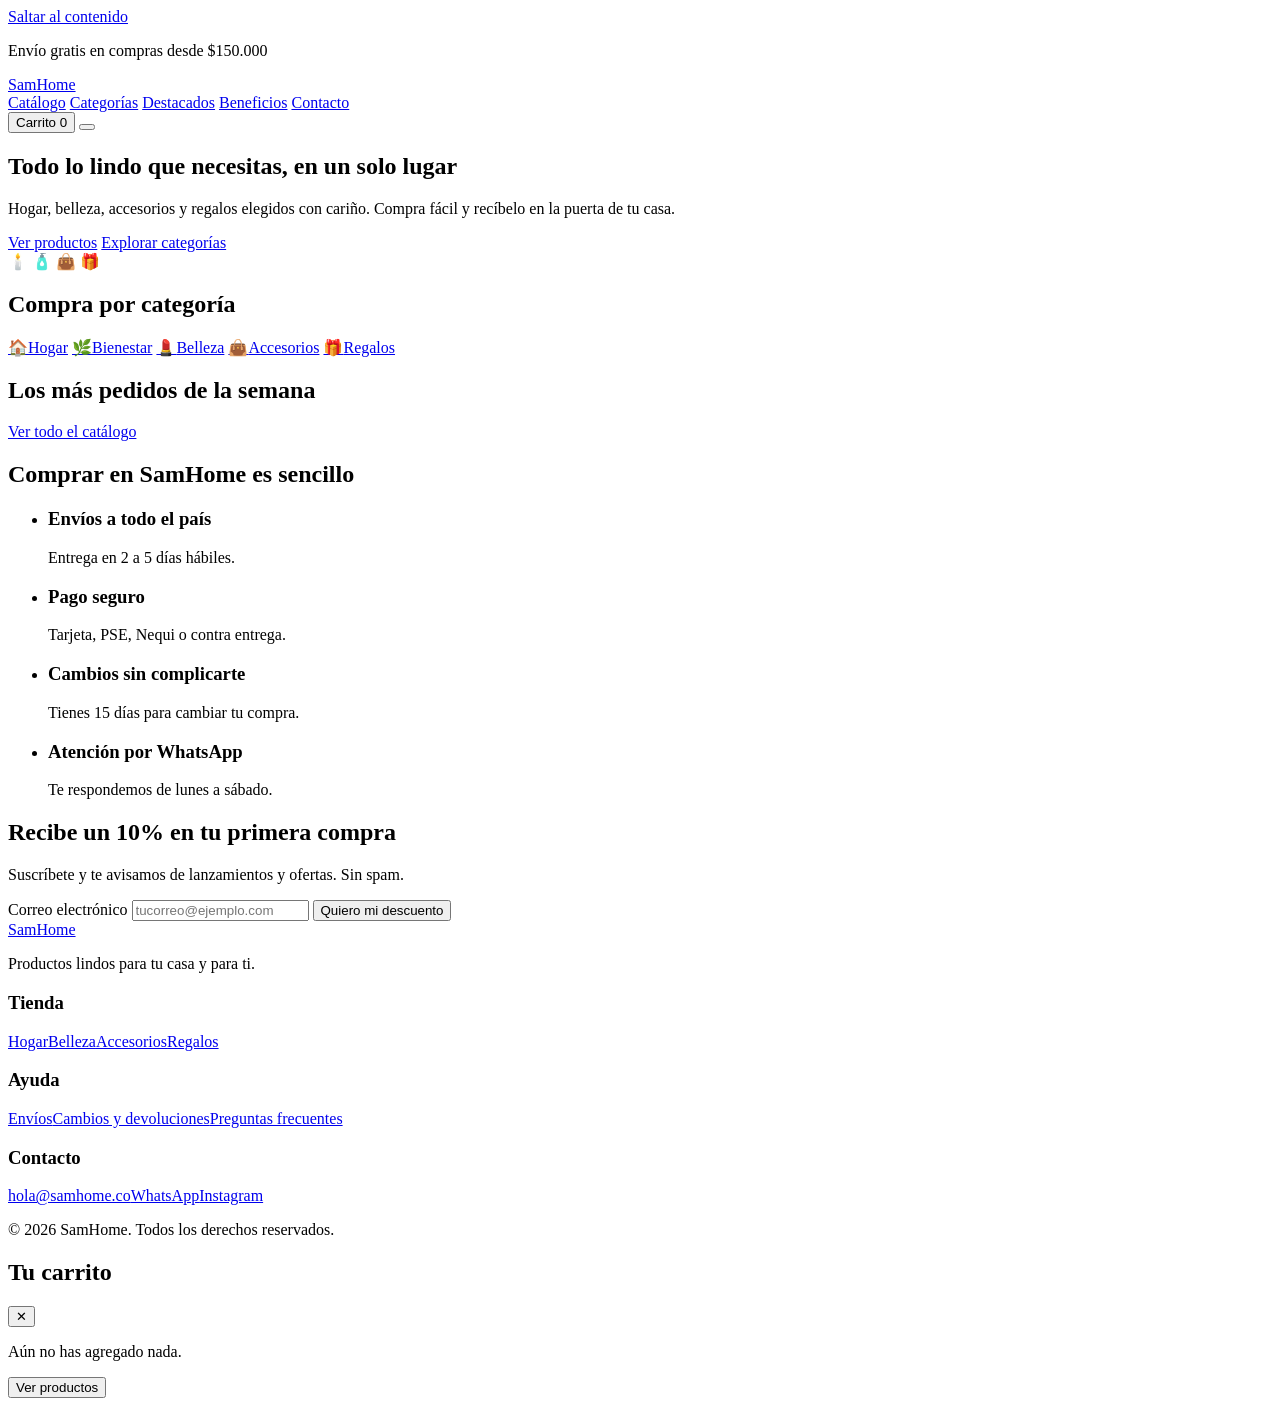
==== commit 493b9f41: "Add files via upload" ====
--- a/index.html
+++ b/index.html
@@ -14,7 +14,7 @@
   <meta property="og:title" content="SamHome · Tienda de productos para tu día a día">
   <meta property="og:description" content="Hogar, bienestar, belleza, accesorios y regalos en una sola tienda. Pide por WhatsApp y recibe en todo el país.">
   <meta property="og:url" content="https://mangelcrak.github.io/">
-  <meta property="og:image" content="https://mangelcrak.github.io/img/compartir.jpg">
+  <meta property="og:image" content="https://mangelcrak.github.io/img/general/compartir.jpg">
   <meta name="twitter:card" content="summary_large_image">
   <script type="application/ld+json">
   {
@@ -41,7 +41,7 @@
   <link rel="preconnect" href="https://fonts.googleapis.com">
   <link rel="preconnect" href="https://fonts.gstatic.com" crossorigin>
   <link href="https://fonts.googleapis.com/css2?family=Bricolage+Grotesque:opsz,wght@12..96,500;12..96,700&family=DM+Sans:wght@400;500;700&display=swap" rel="stylesheet">
-  <link rel="stylesheet" href="styles.css">
+  <link rel="stylesheet" href="css/styles.css">
 </head>
 <body>
 <!--
@@ -209,9 +209,9 @@
   </aside>
 
   <!-- ⚠️ SCRIPTS: NO TOCAR NI CAMBIAR EL ORDEN. Hacen funcionar el carrito, el menú y el botón de WhatsApp. -->
-  <script src="productos.js"></script>
-  <script src="carrito.js"></script>
-  <script src="menu.js"></script>
-  <script src="whatsapp.js"></script>
+  <script src="js/productos.js"></script>
+  <script src="js/carrito.js"></script>
+  <script src="js/menu.js"></script>
+  <script src="js/whatsapp.js"></script>
 </body>
 </html>
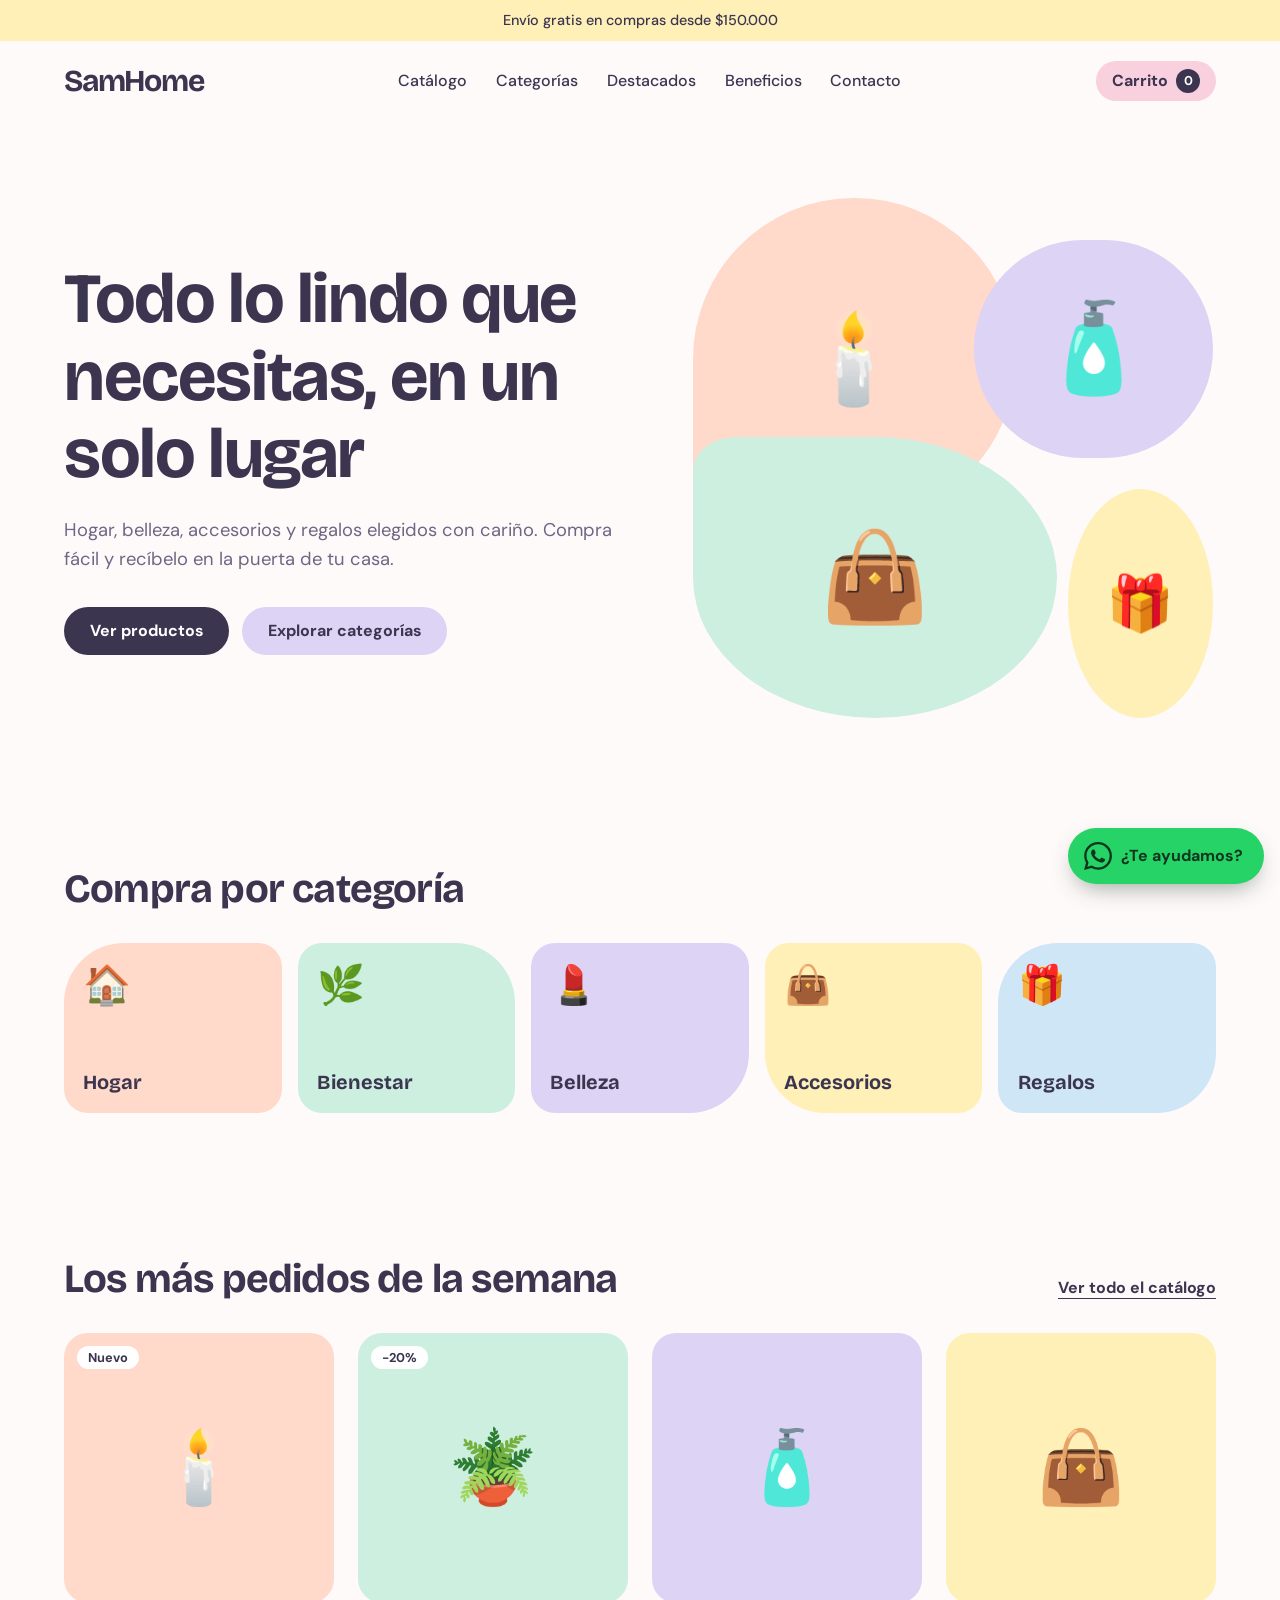
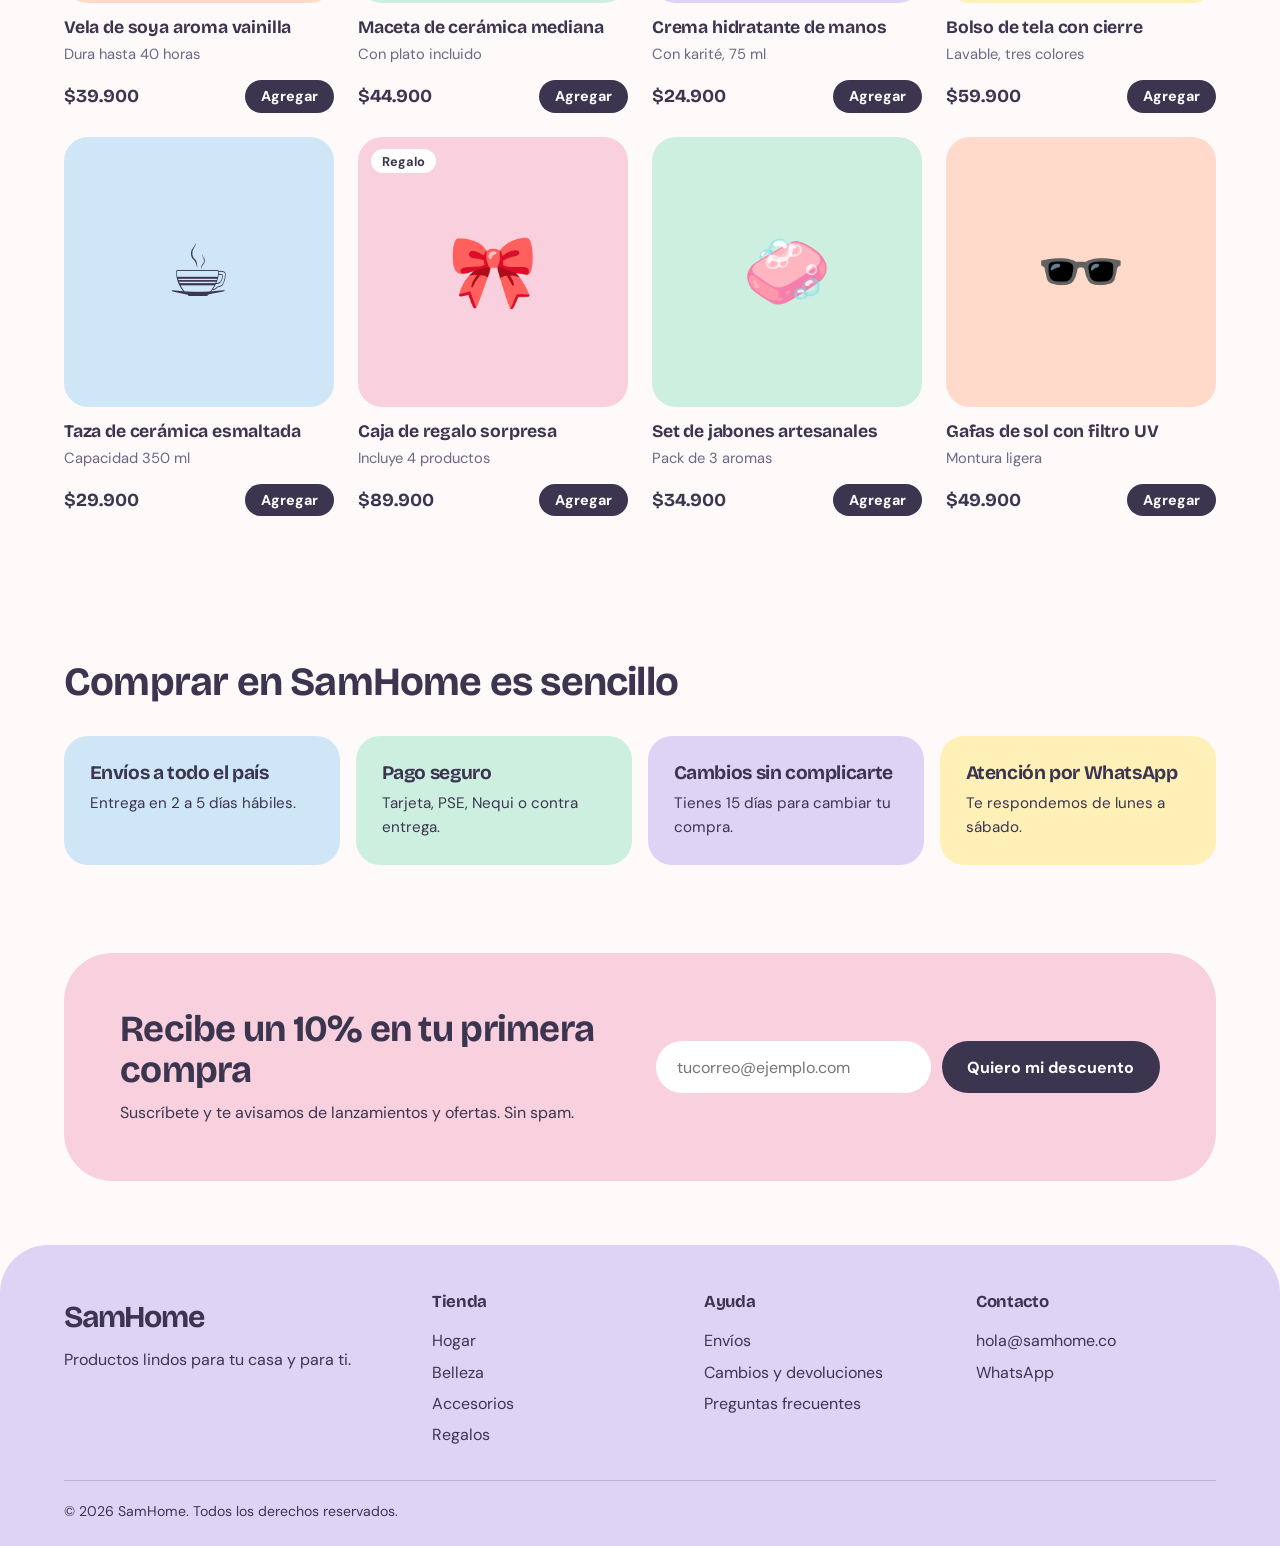
==== commit f51a9d5a: "Organizacion de archivos CSS y JavaScript" ====
--- a/index.html
+++ b/index.html
@@ -14,7 +14,7 @@
   <meta property="og:title" content="SamHome · Tienda de productos para tu día a día">
   <meta property="og:description" content="Hogar, bienestar, belleza, accesorios y regalos en una sola tienda. Pide por WhatsApp y recibe en todo el país.">
   <meta property="og:url" content="https://mangelcrak.github.io/">
-  <meta property="og:image" content="https://mangelcrak.github.io/img/general/compartir.jpg">
+  <meta property="og:image" content="https://mangelcrak.github.io/img/compartir.jpg">
   <meta name="twitter:card" content="summary_large_image">
   <script type="application/ld+json">
   {
@@ -210,8 +210,8 @@
 
   <!-- ⚠️ SCRIPTS: NO TOCAR NI CAMBIAR EL ORDEN. Hacen funcionar el carrito, el menú y el botón de WhatsApp. -->
   <script src="js/productos.js"></script>
-  <script src="js/carrito.js"></script>
-  <script src="js/menu.js"></script>
-  <script src="js/whatsapp.js"></script>
+<script src="js/carrito.js"></script>
+<script src="js/menu.js"></script>
+<script src="js/whatsapp.js"></script>
 </body>
 </html>
--- a/css/styles.css
+++ b/css/styles.css
@@ -0,0 +1,471 @@
+/* ============================================================
+   🎨 GUÍA RÁPIDA DEL ESTILO
+   ✏️ Colores y tipografías: se cambian en el bloque :root de abajo.
+   🎚️ Para mostrar u ocultar bloques: usa los INTERRUPTORES que están
+      al final de este archivo.
+   ⚠️ No borres llaves { } ni punto y coma ; y cambia solo los valores.
+   ============================================================ */
+
+/* ===== Colores y tipografías =====
+   ✏️ Cambia los códigos de color (#xxxxxx) para cambiar toda la paleta.
+      Puedes elegir colores en https://htmlcolorcodes.com
+   ⚠️ No cambies los nombres (lo que va antes de los dos puntos). */
+:root {
+  --fondo: #fffafa;
+  --tinta: #3b3550;
+  --tinta-suave: #6d6785;
+  --durazno: #ffd9c9;
+  --menta: #cdefe0;
+  --lavanda: #dcd3f5;
+  --mantequilla: #fff0b8;
+  --cielo: #cfe6f7;
+  --rosa: #f9d0dd;
+  --radio: 24px;
+  --fuente-titulo: "Bricolage Grotesque", system-ui, sans-serif;
+  --fuente-texto: "DM Sans", system-ui, sans-serif;
+}
+
+*, *::before, *::after { box-sizing: border-box; }
+html { scroll-behavior: smooth; }
+body {
+  margin: 0;
+  background: var(--fondo);
+  color: var(--tinta);
+  font-family: var(--fuente-texto);
+  font-size: 1rem;
+  line-height: 1.6;
+}
+h1, h2, h3 { font-family: var(--fuente-titulo); line-height: 1.1; margin: 0; letter-spacing: -0.02em; }
+p { margin: 0; }
+a { color: inherit; }
+:focus-visible { outline: 3px solid var(--tinta); outline-offset: 3px; border-radius: 8px; }
+.sr { position: absolute; width: 1px; height: 1px; overflow: hidden; clip: rect(0 0 0 0); }
+
+/* Tonos reutilizables */
+.tono-durazno { background: var(--durazno); }
+.tono-menta { background: var(--menta); }
+.tono-lavanda { background: var(--lavanda); }
+.tono-mantequilla { background: var(--mantequilla); }
+.tono-cielo { background: var(--cielo); }
+.tono-rosa { background: var(--rosa); }
+
+/* ===== Botones ===== */
+.boton {
+  display: inline-block;
+  padding: 0.85rem 1.6rem;
+  border: 0;
+  border-radius: 999px;
+  background: var(--tinta);
+  color: #fff;
+  font: 700 1rem var(--fuente-texto);
+  text-decoration: none;
+  cursor: pointer;
+  transition: transform 0.15s ease, background 0.15s ease;
+}
+.boton:hover { background: #2b2640; transform: translateY(-2px); }
+.boton--suave { background: var(--lavanda); color: var(--tinta); }
+.boton--suave:hover { background: #cfc3f0; }
+.boton--mini { padding: 0.45rem 1rem; font-size: 0.9rem; }
+
+/* ===== Aviso y cabecera ===== */
+.aviso {
+  background: var(--mantequilla);
+  text-align: center;
+  padding: 0.55rem 1rem;
+  font-size: 0.9rem;
+  font-weight: 500;
+}
+.cabecera {
+  position: sticky; top: 0; z-index: 10;
+  display: flex; align-items: center; justify-content: space-between; gap: 1rem;
+  padding: 1rem clamp(1rem, 5vw, 4rem);
+  background: rgba(255, 250, 250, 0.92);
+  backdrop-filter: blur(8px);
+}
+.logo {
+  font-family: var(--fuente-titulo);
+  font-weight: 700;
+  font-size: 1.9rem;
+  letter-spacing: -0.04em;
+  text-decoration: none;
+}
+.menu { display: flex; gap: 1.8rem; }
+.menu a { text-decoration: none; font-weight: 500; }
+.menu a:hover { text-decoration: underline; text-underline-offset: 6px; }
+.carrito {
+  display: inline-flex; align-items: center; gap: 0.5rem;
+  padding: 0.5rem 1rem;
+  background: var(--rosa);
+  border-radius: 999px;
+  font-weight: 700; text-decoration: none;
+}
+.carrito span {
+  display: grid; place-items: center;
+  min-width: 1.5rem; height: 1.5rem;
+  background: var(--tinta); color: #fff;
+  border-radius: 999px; font-size: 0.8rem;
+}
+
+/* ===== Hero ===== */
+.hero {
+  display: grid;
+  grid-template-columns: 1.1fr 1fr;
+  align-items: center;
+  gap: 3rem;
+  padding: clamp(2rem, 6vw, 5rem) clamp(1rem, 5vw, 4rem);
+}
+.hero h1 { font-size: clamp(2.4rem, 5.5vw, 4.4rem); max-width: 14ch; }
+.hero__texto p { margin: 1.4rem 0 2rem; max-width: 46ch; font-size: 1.15rem; color: var(--tinta-suave); }
+.hero__acciones { display: flex; flex-wrap: wrap; gap: 0.8rem; }
+
+.hero__collage {
+  position: relative;
+  aspect-ratio: 1 / 1;
+  max-width: 520px;
+  width: 100%;
+  justify-self: center;
+}
+.forma {
+  position: absolute;
+  display: grid; place-items: center;
+  font-size: clamp(3rem, 8vw, 5.5rem);
+}
+.forma--1 { inset: 0 38% 38% 0; background: var(--durazno); border-radius: 50% 50% 50% 12%; }
+.forma--2 { inset: 8% 0 50% 54%; background: var(--lavanda); border-radius: 999px; }
+.forma--3 { inset: 46% 30% 0 0; background: var(--menta); border-radius: 12% 50% 50% 50%; }
+.forma--4 { inset: 56% 0 0 72%; background: var(--mantequilla); border-radius: 50%; font-size: clamp(2rem, 5vw, 3.4rem); }
+
+/* ===== Secciones ===== */
+.seccion { padding: clamp(2.5rem, 6vw, 4.5rem) clamp(1rem, 5vw, 4rem); }
+.seccion h2 { font-size: clamp(1.7rem, 3.5vw, 2.5rem); }
+.seccion__cabecera {
+  display: flex; align-items: end; justify-content: space-between; gap: 1rem; flex-wrap: wrap;
+  margin-bottom: 2rem;
+}
+.enlace { font-weight: 700; text-underline-offset: 5px; }
+
+/* Categorías */
+.categorias {
+  display: grid;
+  grid-template-columns: repeat(5, 1fr);
+  gap: 1rem;
+  margin-top: 2rem;
+}
+.cat {
+  display: flex; flex-direction: column; justify-content: space-between;
+  min-height: 170px;
+  padding: 1.2rem;
+  border-radius: var(--radio);
+  text-decoration: none;
+  font: 700 1.25rem var(--fuente-titulo);
+  transition: transform 0.2s ease;
+}
+.cat span { font-size: 2.4rem; }
+.cat:hover { transform: translateY(-6px) rotate(-1deg); }
+.cat--durazno { background: var(--durazno); border-radius: 60px 24px 24px 24px; }
+.cat--menta { background: var(--menta); border-radius: 24px 60px 24px 24px; }
+.cat--lavanda { background: var(--lavanda); border-radius: 24px 24px 60px 24px; }
+.cat--mantequilla { background: var(--mantequilla); border-radius: 24px 24px 24px 60px; }
+.cat--cielo { background: var(--cielo); border-radius: 60px 24px 60px 24px; }
+
+/* Productos */
+.productos {
+  display: grid;
+  grid-template-columns: repeat(4, 1fr);
+  gap: 1.5rem;
+}
+.producto {
+  display: flex; flex-direction: column; gap: 0.35rem;
+}
+.producto__img {
+  position: relative;
+  display: grid; place-items: center;
+  aspect-ratio: 1 / 1;
+  margin-bottom: 0.6rem;
+  border-radius: var(--radio);
+  font-size: 4.5rem;
+  overflow: hidden;
+}
+.etiqueta {
+  position: absolute; top: 0.8rem; left: 0.8rem;
+  padding: 0.2rem 0.7rem;
+  background: #fff; color: var(--tinta);
+  border-radius: 999px;
+  font: 700 0.8rem var(--fuente-texto);
+}
+.producto h3 { font-size: 1.1rem; letter-spacing: -0.01em; }
+.producto__desc { color: var(--tinta-suave); font-size: 0.92rem; }
+.producto__pie {
+  display: flex; align-items: center; justify-content: space-between;
+  margin-top: 0.5rem;
+}
+.producto__pie strong { font: 700 1.15rem var(--fuente-titulo); }
+
+/* Beneficios */
+.beneficios ul {
+  list-style: none; padding: 0; margin: 2rem 0 0;
+  display: grid; grid-template-columns: repeat(4, 1fr); gap: 1rem;
+}
+.beneficios li { padding: 1.6rem; border-radius: var(--radio); }
+.beneficios h3 { font-size: 1.2rem; margin-bottom: 0.5rem; }
+.beneficios p { font-size: 0.95rem; }
+
+/* Boletín */
+.boletin {
+  display: grid; grid-template-columns: 1fr 1fr; align-items: center; gap: 2rem;
+  margin: 1rem clamp(1rem, 5vw, 4rem) 4rem;
+  padding: clamp(2rem, 5vw, 3.5rem);
+  background: var(--rosa);
+  border-radius: 48px;
+}
+.boletin h2 { font-size: clamp(1.6rem, 3.2vw, 2.3rem); }
+.boletin p { margin-top: 0.6rem; }
+.boletin__form { display: flex; flex-wrap: wrap; gap: 0.7rem; }
+.boletin__form input {
+  flex: 1 1 220px;
+  padding: 0.85rem 1.2rem;
+  border: 2px solid transparent;
+  border-radius: 999px;
+  background: #fff;
+  font: 400 1rem var(--fuente-texto);
+  color: var(--tinta);
+}
+.boletin__form input:focus { outline: none; border-color: var(--tinta); }
+
+/* ===== Pie ===== */
+.pie {
+  display: grid; grid-template-columns: 1.4fr 1fr 1fr 1fr; gap: 2rem;
+  padding: 3rem clamp(1rem, 5vw, 4rem) 1.5rem;
+  background: var(--lavanda);
+  border-radius: 48px 48px 0 0;
+}
+.pie h3 { font-size: 1.05rem; margin-bottom: 0.7rem; }
+.pie div { display: flex; flex-direction: column; gap: 0.35rem; }
+.pie a { text-decoration: none; }
+.pie a:not(.logo):hover { text-decoration: underline; text-underline-offset: 4px; }
+.pie__legal { grid-column: 1 / -1; padding-top: 1.2rem; border-top: 1px solid rgba(59, 53, 80, 0.2); font-size: 0.88rem; }
+
+/* ===== Responsive ===== */
+@media (max-width: 960px) {
+  .hero { grid-template-columns: 1fr; }
+  .categorias { grid-template-columns: repeat(3, 1fr); }
+  .productos, .beneficios ul { grid-template-columns: repeat(2, 1fr); }
+  .boletin { grid-template-columns: 1fr; }
+  .pie { grid-template-columns: 1fr 1fr; }
+}
+@media (max-width: 640px) {
+  .categorias { grid-template-columns: repeat(2, 1fr); }
+  .productos { gap: 1rem; }
+  .producto__img { font-size: 3.2rem; }
+  .producto__pie { flex-direction: column; align-items: flex-start; gap: 0.5rem; }
+  .beneficios ul { grid-template-columns: 1fr; }
+  .boletin { border-radius: 32px; }
+}
+@media (prefers-reduced-motion: reduce) {
+  html { scroll-behavior: auto; }
+  * { transition: none !important; }
+}
+
+/* ===== Carrito (panel lateral) ===== */
+button.carrito { border: 0; font-family: var(--fuente-texto); font-size: 1rem; color: var(--tinta); cursor: pointer; }
+.producto__img img { width: 100%; height: 100%; object-fit: cover; }
+body.sin-scroll { overflow: hidden; }
+
+.overlay {
+  position: fixed; inset: 0; z-index: 20;
+  background: rgba(59, 53, 80, 0.35);
+  opacity: 0; visibility: hidden;
+  transition: opacity 0.25s ease, visibility 0.25s;
+}
+.overlay.abierto { opacity: 1; visibility: visible; }
+
+.drawer {
+  position: fixed; top: 0; right: 0; bottom: 0; z-index: 30;
+  display: flex; flex-direction: column;
+  width: min(440px, 100%);
+  background: var(--fondo);
+  border-radius: 32px 0 0 32px;
+  transform: translateX(100%); visibility: hidden;
+  transition: transform 0.3s ease, visibility 0.3s;
+}
+.drawer.abierto { transform: none; visibility: visible; }
+.drawer__cab { display: flex; justify-content: space-between; align-items: center; padding: 1.4rem 1.5rem 1rem; }
+.drawer__cab h2 { font-size: 1.6rem; }
+.drawer__cerrar {
+  width: 2.5rem; height: 2.5rem; border: 0; border-radius: 50%;
+  background: var(--lavanda); color: var(--tinta); font-size: 1rem; cursor: pointer;
+}
+.drawer__cuerpo { flex: 1; overflow-y: auto; padding: 0 1.5rem; }
+.vacio { display: grid; justify-items: start; gap: 1rem; padding: 1rem 0; color: var(--tinta-suave); }
+.items { list-style: none; margin: 0; padding: 0; display: grid; gap: 1rem; }
+.linea { display: grid; grid-template-columns: 64px 1fr auto; gap: 0.9rem; align-items: start; }
+.linea__img { display: grid; place-items: center; width: 64px; height: 64px; border-radius: 16px; font-size: 2rem; }
+.linea__info { display: grid; gap: 0.15rem; font-size: 0.95rem; }
+.linea__info span { color: var(--tinta-suave); }
+.linea__sub { font-weight: 700; }
+.cantidad { display: inline-flex; align-items: center; gap: 0.6rem; margin-top: 0.3rem; }
+.cantidad button {
+  width: 1.9rem; height: 1.9rem; border: 0; border-radius: 50%;
+  background: var(--menta); color: var(--tinta); font-size: 1.1rem; cursor: pointer;
+}
+.cantidad output { min-width: 1.2rem; text-align: center; font-weight: 700; }
+
+.drawer__pie {
+  display: grid; gap: 0.35rem;
+  padding: 1.2rem 1.5rem 1.5rem;
+  background: var(--rosa);
+  border-radius: 28px 0 0 0;
+}
+.drawer__pie[hidden], .vacio[hidden] { display: none; }
+.total { display: flex; justify-content: space-between; align-items: baseline; margin-bottom: 0.4rem; }
+.total strong { font: 700 1.6rem var(--fuente-titulo); }
+.drawer__pie label { font-size: 0.88rem; font-weight: 500; }
+.drawer__pie input {
+  padding: 0.65rem 1rem; margin-bottom: 0.4rem;
+  border: 2px solid transparent; border-radius: 14px;
+  background: #fff; color: var(--tinta); font: 400 1rem var(--fuente-texto);
+}
+.drawer__pie input:focus { outline: none; border-color: var(--tinta); }
+.boton--wa { margin-top: 0.4rem; background: #25d366; color: #10361f; }
+.boton--wa:hover { background: #1fbd5b; }
+.nota { font-size: 0.82rem; color: var(--tinta-suave); text-align: center; }
+
+/* ===== Catálogo ===== */
+.menu a[aria-current="page"] { text-decoration: underline; text-underline-offset: 6px; text-decoration-thickness: 3px; text-decoration-color: var(--lavanda); }
+.catalogo { padding-top: clamp(1.5rem, 4vw, 3rem); }
+.catalogo__titulo { font-size: clamp(2.2rem, 5vw, 3.6rem); margin-bottom: 1.8rem; }
+.herramientas { display: flex; flex-wrap: wrap; gap: 1rem; align-items: center; justify-content: space-between; }
+.buscador { flex: 1 1 280px; max-width: 520px; }
+.buscador input, .orden select {
+  width: 100%;
+  padding: 0.8rem 1.3rem;
+  border: 2px solid var(--lavanda);
+  border-radius: 999px;
+  background: #fff;
+  color: var(--tinta);
+  font: 400 1rem var(--fuente-texto);
+}
+.buscador input:focus, .orden select:focus { outline: none; border-color: var(--tinta); }
+.orden { display: flex; align-items: center; gap: 0.7rem; font-weight: 500; }
+.orden select { width: auto; padding-right: 1rem; cursor: pointer; }
+.chips { display: flex; flex-wrap: wrap; gap: 0.6rem; margin: 1.4rem 0 1.2rem; }
+.chip {
+  padding: 0.55rem 1.1rem;
+  border: 2px solid transparent;
+  border-radius: 999px;
+  color: var(--tinta);
+  font: 700 0.95rem var(--fuente-texto);
+  cursor: pointer;
+  transition: transform 0.15s ease;
+}
+.chip span { margin-left: 0.25rem; opacity: 0.65; font-weight: 500; }
+.chip:hover { transform: translateY(-2px); }
+.chip[aria-pressed="true"] { background: var(--tinta); color: #fff; }
+.resultado { min-height: 1.6rem; margin-bottom: 1rem; color: var(--tinta-suave); font-size: 0.95rem; }
+.sin-resultados { display: grid; justify-items: start; gap: 0.8rem; padding: 2.5rem; background: var(--mantequilla); border-radius: var(--radio); }
+.sin-resultados[hidden], .productos[hidden] { display: none; }
+.sin-resultados h2 { font-size: 1.5rem; }
+@media (max-width: 640px) { .orden { width: 100%; } .orden select { flex: 1; } }
+
+/* ===== Accesibilidad: enlace para saltar al contenido ===== */
+.saltar {
+  position: absolute; left: 1rem; top: -4rem; z-index: 50;
+  padding: 0.6rem 1.1rem;
+  background: var(--tinta); color: #fff;
+  border-radius: 999px; font-weight: 700; text-decoration: none;
+}
+.saltar:focus { top: 1rem; }
+
+/* ===== Menú hamburguesa ===== */
+.menu-btn {
+  display: none;
+  position: relative;
+  width: 2.75rem; height: 2.75rem;
+  border: 0; border-radius: 50%;
+  background: var(--lavanda);
+  cursor: pointer;
+}
+.menu-btn span, .menu-btn span::before, .menu-btn span::after {
+  position: absolute;
+  width: 20px; height: 2px;
+  background: var(--tinta);
+  border-radius: 2px;
+  transition: transform 0.2s ease, background 0.2s ease;
+}
+.menu-btn span { top: 50%; left: 50%; margin: -1px 0 0 -10px; }
+.menu-btn span::before, .menu-btn span::after { content: ""; left: 0; }
+.menu-btn span::before { top: -6px; }
+.menu-btn span::after { top: 6px; }
+.menu-btn[aria-expanded="true"] span { background: transparent; }
+.menu-btn[aria-expanded="true"] span::before { transform: translateY(6px) rotate(45deg); }
+.menu-btn[aria-expanded="true"] span::after { transform: translateY(-6px) rotate(-45deg); }
+
+@media (max-width: 760px) {
+  .menu-btn { display: inline-block; }
+  .carrito { margin-left: auto; }
+  .menu {
+    position: absolute; top: 100%; left: 0; right: 0;
+    flex-direction: column; gap: 0;
+    padding: 0.4rem clamp(1rem, 5vw, 4rem) 1.2rem;
+    background: var(--fondo);
+    border-radius: 0 0 28px 28px;
+    box-shadow: 0 18px 30px -18px rgba(59, 53, 80, 0.35);
+    opacity: 0; visibility: hidden; transform: translateY(-8px);
+    transition: opacity 0.2s ease, transform 0.2s ease, visibility 0.2s;
+  }
+  .menu.abierto { opacity: 1; visibility: visible; transform: none; }
+  .menu a { padding: 0.9rem 0; border-bottom: 1px solid var(--lavanda); font-size: 1.15rem; }
+  .menu a:last-child { border-bottom: 0; }
+}
+
+/* ===== Botón flotante de WhatsApp ===== */
+.wa-flotante {
+  position: fixed;
+  right: max(1rem, env(safe-area-inset-right));
+  bottom: max(1rem, env(safe-area-inset-bottom));
+  z-index: 15;
+  display: inline-flex; align-items: center; gap: 0.6rem;
+  height: 3.5rem; padding: 0 1.3rem 0 1rem;
+  background: #25d366; color: #10361f;
+  border-radius: 999px;
+  box-shadow: 0 10px 24px -8px rgba(16, 54, 31, 0.45);
+  font-weight: 700; text-decoration: none;
+  transition: transform 0.15s ease, background 0.15s ease;
+}
+.wa-flotante:hover { background: #1fbd5b; transform: translateY(-3px); }
+body.sin-scroll .wa-flotante { display: none; }
+@media (max-width: 640px) {
+  .wa-flotante { width: 3.5rem; padding: 0; justify-content: center; }
+  .wa-flotante span { display: none; }
+}
+
+
+/* ============================================================
+   🎚️ INTERRUPTORES DE VISIBILIDAD (seguros, no rompen nada)
+   Para OCULTAR algo: en la línea que tiene la regla, quita el
+   símbolo de comentario del comienzo (barra y asterisco) y el
+   del final (asterisco y barra). Deja solo la regla, por ejemplo:
+   .aviso { display: none; }
+   Para mostrarlo de nuevo, vuelve a ponerlos.
+   ============================================================ */
+
+/* Oculta la barra superior de envío gratis */
+/* .aviso { display: none; } */
+
+/* Oculta los emojis de la portada */
+/* .hero__collage { display: none; } .hero { grid-template-columns: 1fr; } */
+
+/* Oculta la sección de categorías */
+/* #categorias { display: none; } */
+
+/* Oculta los productos destacados del inicio */
+/* #destacados { display: none; } */
+
+/* Oculta los beneficios de comprar */
+/* .beneficios { display: none; } */
+
+/* Oculta la suscripción por correo */
+/* .boletin { display: none; } */
+
+/* Oculta el botón flotante de WhatsApp */
+/* .wa-flotante { display: none; } */
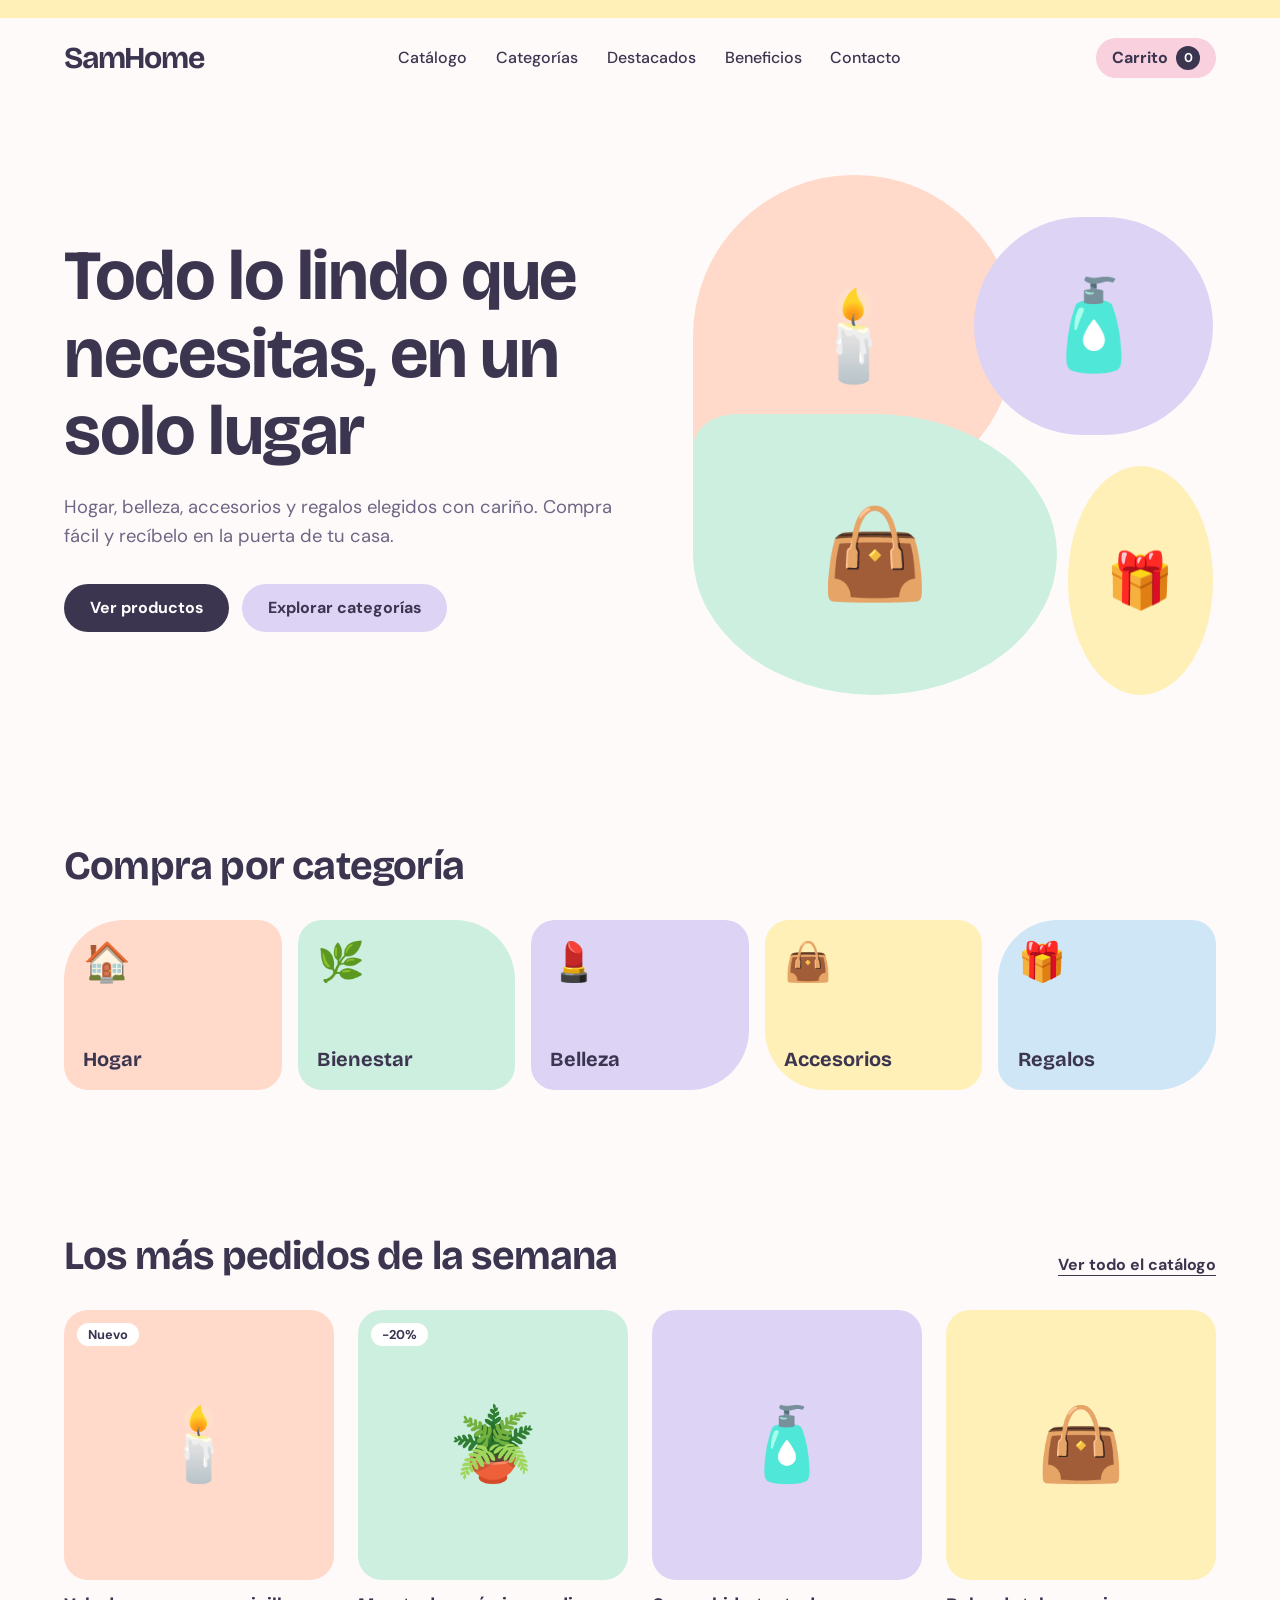
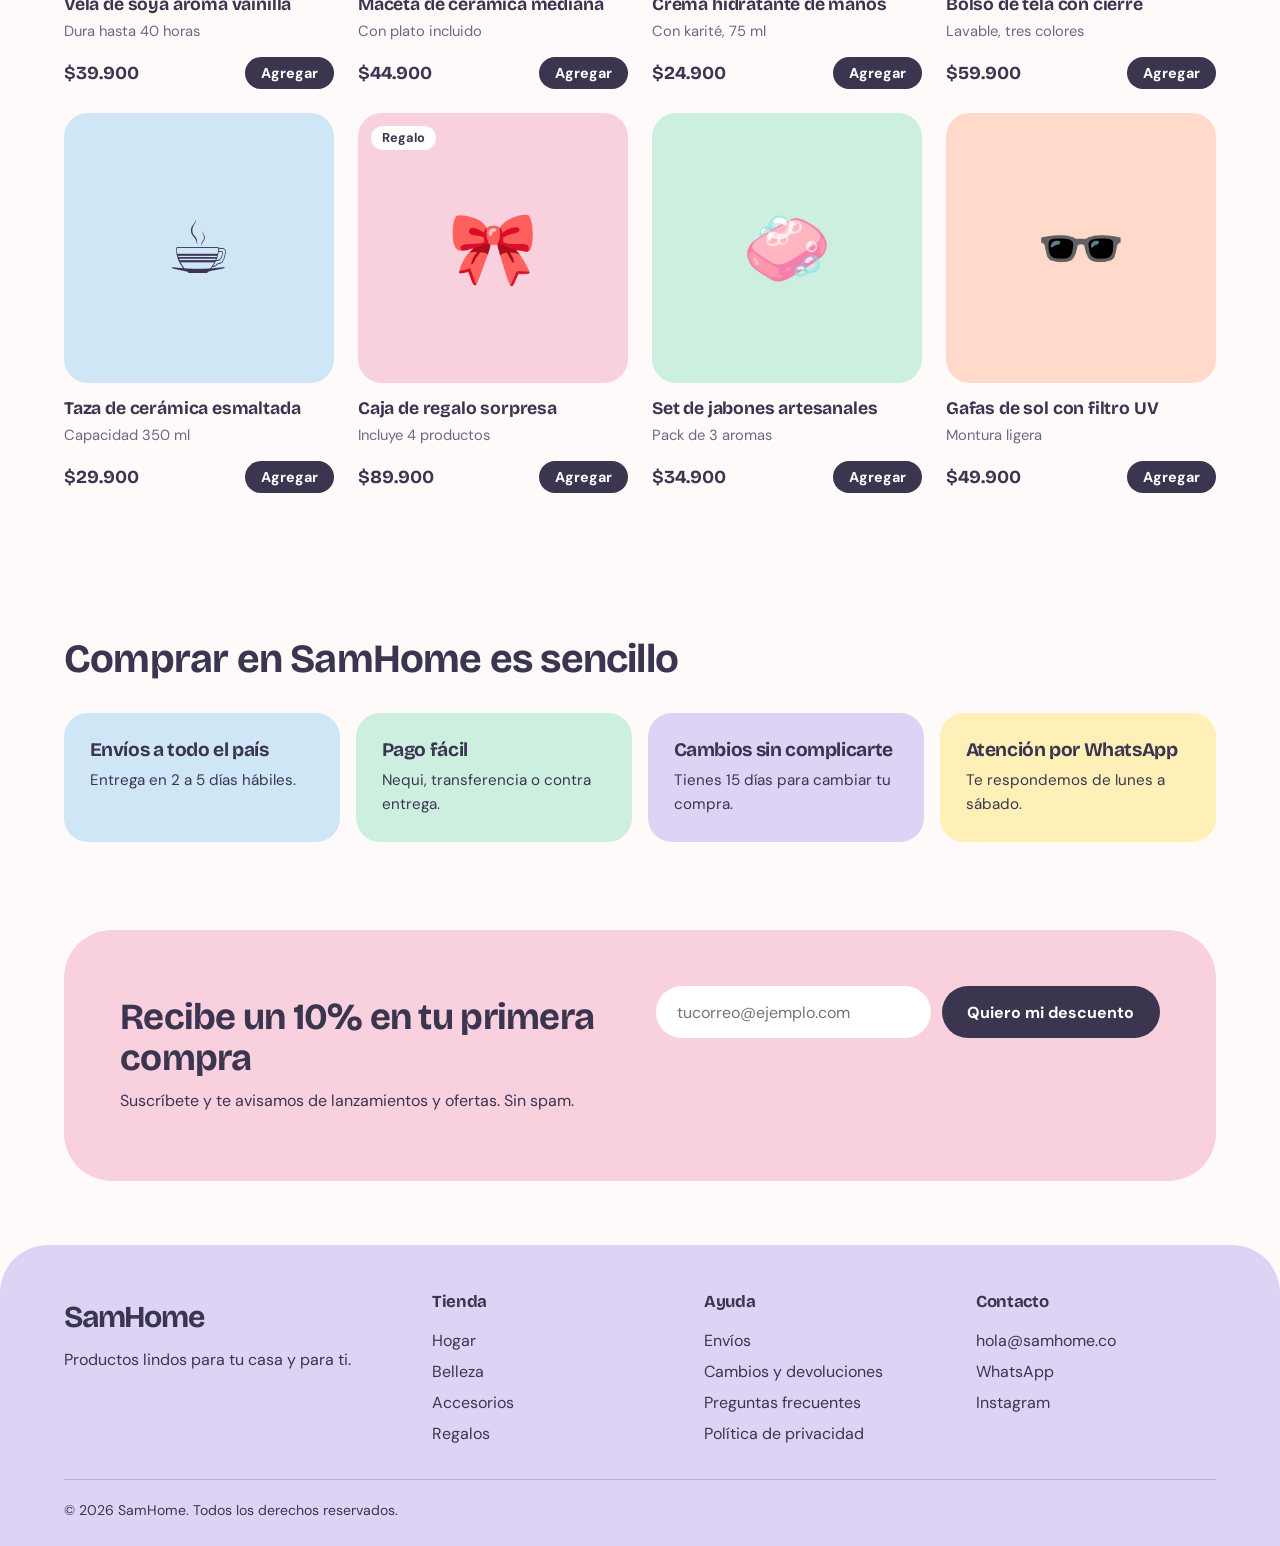
==== commit 5cada698: "actualizacion y creacion de diferentes archivos como el 404, cambios, preguntas frecuentes y privaci" ====
--- a/index.html
+++ b/index.html
@@ -14,7 +14,7 @@
   <meta property="og:title" content="SamHome · Tienda de productos para tu día a día">
   <meta property="og:description" content="Hogar, bienestar, belleza, accesorios y regalos en una sola tienda. Pide por WhatsApp y recibe en todo el país.">
   <meta property="og:url" content="https://mangelcrak.github.io/">
-  <meta property="og:image" content="https://mangelcrak.github.io/img/compartir.jpg">
+  <meta property="og:image" content="https://mangelcrak.github.io/img/general/compartir.jpg">
   <meta name="twitter:card" content="summary_large_image">
   <script type="application/ld+json">
   {
@@ -59,11 +59,11 @@
 -->
 
   <a class="saltar" href="#inicio">Saltar al contenido</a>
-  <noscript><p class="aviso">Para ver los productos y comprar necesitas activar JavaScript en tu navegador.</p></noscript>
+  <!-- <noscript><p class="aviso">Para ver los productos y comprar necesitas activar JavaScript en tu navegador.</p></noscript> -->
 
   <!-- ✏️ BARRA SUPERIOR (se puede editar y se puede ocultar completa).
        Cambia el texto del aviso o quita la oferta si no la ofreces. -->
-  <p class="aviso">Envío gratis en compras desde $150.000</p>
+  <p class="aviso" data-aviso></p> <!-- SE PUEDE AGREGAR UN MENSAJE DE OFERTA AQUÍ -->
 
   <!-- ⚠️ CABECERA: puedes cambiar el texto de los enlaces del menú (Catálogo, Categorías...).
        NO la ocultes ni cambies los id, el botón del carrito ni el botón del menú móvil. -->
@@ -126,7 +126,7 @@
         <a class="enlace" href="catalogo.html">Ver todo el catálogo</a>
       </div>
 
-      <div class="productos" id="productos"></div>
+      <div class="productos" id="productos"><p class="cargando">Cargando productos…</p></div>
     </section>
 
     <!-- ✏️ BENEFICIOS (se puede ocultar completa).
@@ -135,30 +135,33 @@
       <h2>Comprar en SamHome es sencillo</h2>
       <ul>
         <li class="tono-cielo"><h3>Envíos a todo el país</h3><p>Entrega en 2 a 5 días hábiles.</p></li>
-        <li class="tono-menta"><h3>Pago seguro</h3><p>Tarjeta, PSE, Nequi o contra entrega.</p></li>
+        <li class="tono-menta"><h3>Pago fácil</h3><p>Nequi, transferencia o contra entrega.</p></li>
         <li class="tono-lavanda"><h3>Cambios sin complicarte</h3><p>Tienes 15 días para cambiar tu compra.</p></li>
         <li class="tono-mantequilla"><h3>Atención por WhatsApp</h3><p>Te respondemos de lunes a sábado.</p></li>
       </ul>
     </section>
 
     <!-- ✏️ SUSCRIPCIÓN (se puede ocultar completa).
-       OJO: por ahora es solo diseño, el formulario todavía no guarda ni envía los correos. -->
+       Se oculta sola hasta que pongas el enlace "boletin" en productos.js (ver GUIA-AJUSTES-AVANZADOS.md).
+       Si la activas, cumple la promesa del 10% o cambia ese texto. -->
     <section class="boletin">
       <div>
         <h2>Recibe un 10% en tu primera compra</h2>
         <p>Suscríbete y te avisamos de lanzamientos y ofertas. Sin spam.</p>
       </div>
-      <form class="boletin__form" action="#" method="post">
+      <form class="boletin__form" id="boletin-form" action="#" method="post">
         <label class="sr" for="correo">Correo electrónico</label>
         <input id="correo" type="email" placeholder="tucorreo@ejemplo.com" required>
         <button class="boton" type="submit">Quiero mi descuento</button>
+        <p class="boletin__estado" id="boletin-estado" role="status"></p>
+        <p class="boletin__estado" id="boletin-estado" role="status"></p>
       </form>
     </section>
   </main>
 
   <!-- ✏️ PIE DE PÁGINA: puedes cambiar los textos y los enlaces de Tienda y Ayuda.
        El correo, WhatsApp e Instagram se llenan solos desde productos.js (no los cambies aquí).
-       Los enlaces de Ayuda (Envíos, Cambios, Preguntas frecuentes) aún no llevan a ninguna página. -->
+       Los enlaces de Ayuda llevan a las páginas envios, cambios, preguntas frecuentes y privacidad. -->
   <footer class="pie" id="contacto">
     <div>
       <a class="logo" href="#inicio">SamHome</a>
@@ -170,7 +173,7 @@
     </div>
     <div>
       <h3>Ayuda</h3>
-      <a href="#">Envíos</a><a href="#">Cambios y devoluciones</a><a href="#">Preguntas frecuentes</a>
+      <a href="envios.html">Envíos</a><a href="cambios.html">Cambios y devoluciones</a><a href="preguntas-frecuentes.html">Preguntas frecuentes</a><a href="privacidad.html">Política de privacidad</a>
     </div>
     <div>
       <h3>Contacto</h3>
@@ -196,6 +199,8 @@
     </div>
 
     <form class="drawer__pie" id="pedido" hidden>
+      <p class="envio" id="envio" hidden></p>
+      <p class="envio" id="envio" hidden></p>
       <p class="total"><span>Total</span><strong id="total">$0</strong></p>
       <label for="nombre">Tu nombre</label>
       <input id="nombre" required autocomplete="name">
@@ -210,8 +215,8 @@
 
   <!-- ⚠️ SCRIPTS: NO TOCAR NI CAMBIAR EL ORDEN. Hacen funcionar el carrito, el menú y el botón de WhatsApp. -->
   <script src="js/productos.js"></script>
-<script src="js/carrito.js"></script>
-<script src="js/menu.js"></script>
-<script src="js/whatsapp.js"></script>
+  <script src="js/carrito.js"></script>
+  <script src="js/menu.js"></script>
+  <script src="js/ajustes.js"></script>
 </body>
 </html>
--- a/css/styles.css
+++ b/css/styles.css
@@ -25,6 +25,7 @@
   --fuente-texto: "DM Sans", system-ui, sans-serif;
 }
 
+[hidden] { display: none !important; }
 *, *::before, *::after { box-sizing: border-box; }
 html { scroll-behavior: smooth; }
 body {
@@ -440,6 +441,122 @@
 }
 
 
+/* ===== Productos: opciones, agotado, envío ===== */
+.cargando { grid-column: 1 / -1; color: var(--tinta-suave); }
+.producto__op {
+  align-self: flex-start;
+  margin-top: 0.2rem; padding: 0.45rem 0.9rem;
+  border: 2px solid var(--lavanda); border-radius: 999px;
+  background: #fff; color: var(--tinta);
+  font: 400 0.95rem var(--fuente-texto);
+}
+.producto__op:focus { outline: none; border-color: var(--tinta); }
+.producto--agotado .producto__img { opacity: 0.55; }
+.etiqueta--agotado { background: var(--tinta); color: #fff; }
+.boton:disabled { background: var(--lavanda); color: var(--tinta-suave); cursor: not-allowed; transform: none; }
+.envio {
+  margin-bottom: 0.6rem; padding: 0.5rem 0.9rem;
+  background: var(--mantequilla); border-radius: 14px;
+  font-size: 0.9rem; font-weight: 500;
+}
+.boletin__estado { flex-basis: 100%; min-height: 1.4rem; font-weight: 500; }
+
+/* ===== Páginas de información ===== */
+.pagina { max-width: 860px; margin: 0 auto; }
+.pagina h1 { font-size: clamp(2.1rem, 5vw, 3.2rem); margin-bottom: 0.8rem; }
+.pagina__intro { max-width: 60ch; margin-bottom: 1.5rem; color: var(--tinta-suave); font-size: 1.15rem; }
+.texto h2 { margin: 2.2rem 0 0.6rem; font-size: 1.5rem; }
+.texto p, .texto li { max-width: 68ch; }
+.texto ol, .texto ul { display: grid; gap: 0.4rem; padding-left: 1.3rem; }
+.texto a { font-weight: 700; text-underline-offset: 4px; }
+.texto mark { padding: 0 0.3rem; background: var(--mantequilla); border-radius: 6px; }
+.faq { display: grid; gap: 0.8rem; margin-top: 1.5rem; }
+.faq details { padding: 0 1.3rem; background: #fff; border: 2px solid var(--lavanda); border-radius: 20px; }
+.faq details[open] { border-color: var(--tinta); }
+.faq summary {
+  display: flex; justify-content: space-between; gap: 1rem;
+  padding: 1.1rem 0; cursor: pointer; list-style: none;
+  font: 700 1.1rem var(--fuente-titulo);
+}
+.faq summary::-webkit-details-marker { display: none; }
+.faq summary::after { content: "+"; font-size: 1.5rem; line-height: 1; }
+.faq details[open] summary::after { content: "−"; }
+.faq details p { max-width: 65ch; padding-bottom: 1.1rem; color: var(--tinta-suave); }
+.ayuda-caja {
+  display: grid; justify-items: start; gap: 0.7rem;
+  margin-top: 3rem; padding: 2rem;
+  background: var(--menta); border-radius: 32px;
+}
+.ayuda-caja h2 { margin: 0; font-size: 1.6rem; }
+.pagina-404 {
+  display: grid; place-content: center; justify-items: center; gap: 1rem;
+  min-height: 70vh; padding: 2rem; text-align: center;
+}
+.pagina-404 h1 { font-size: clamp(4rem, 14vw, 8rem); }
+.pagina-404 div { display: flex; flex-wrap: wrap; gap: 0.8rem; justify-content: center; }
+
+/* ===== Ajustes generales ===== */
+[hidden] { display: none !important; }
+
+/* ===== Productos agotados, opciones y estados ===== */
+.producto--agotado .producto__img { opacity: 0.55; }
+.etiqueta--agotado { background: var(--tinta); color: #fff; }
+.boton:disabled { background: #d9d4e6; color: var(--tinta-suave); cursor: not-allowed; transform: none; }
+.producto__op {
+  padding: 0.45rem 0.9rem; margin-top: 0.2rem;
+  border: 2px solid var(--lavanda); border-radius: 999px;
+  background: #fff; color: var(--tinta); font: 400 0.92rem var(--fuente-texto);
+}
+.cargando { grid-column: 1 / -1; color: var(--tinta-suave); }
+.envio {
+  margin: 0 0 0.6rem; padding: 0.5rem 0.9rem;
+  background: var(--mantequilla); border-radius: 14px;
+  font-size: 0.9rem; font-weight: 500; text-align: center;
+}
+.boletin__estado { flex-basis: 100%; min-height: 1.4rem; font-size: 0.92rem; }
+
+/* ===== Páginas de información (FAQ, envíos, cambios, privacidad) ===== */
+.pagina { max-width: 820px; margin-inline: auto; }
+.pagina h1 { font-size: clamp(2.1rem, 5vw, 3.2rem); margin-bottom: 1rem; }
+.pagina h2 { font-size: 1.5rem; margin: 2.2rem 0 0.6rem; }
+.pagina p, .pagina li { color: var(--tinta); max-width: 68ch; }
+.pagina p { margin-bottom: 0.9rem; }
+.pagina ul, .pagina ol { padding-left: 1.3rem; margin: 0 0 1rem; }
+.pagina li { margin-bottom: 0.4rem; }
+.pagina a { text-underline-offset: 4px; font-weight: 500; }
+.pagina__intro { font-size: 1.15rem; color: var(--tinta-suave); margin-bottom: 1.6rem; }
+.pagina__fecha { font-size: 0.9rem; color: var(--tinta-suave); }
+.faq { display: grid; gap: 0.8rem; margin-top: 1.5rem; }
+.faq details { background: var(--lavanda); border-radius: 20px; padding: 0 1.3rem; }
+.faq details:nth-child(3n+2) { background: var(--menta); }
+.faq details:nth-child(3n+3) { background: var(--durazno); }
+.faq summary {
+  cursor: pointer; list-style: none; padding: 1.1rem 0;
+  font: 700 1.1rem var(--fuente-titulo); letter-spacing: -0.01em;
+  display: flex; justify-content: space-between; gap: 1rem; align-items: center;
+}
+.faq summary::-webkit-details-marker { display: none; }
+.faq summary::after { content: "+"; font-size: 1.5rem; line-height: 1; }
+.faq details[open] summary::after { content: "−"; }
+.faq details p { padding-bottom: 1.1rem; margin: 0; }
+.pasos { counter-reset: paso; list-style: none; padding: 0; display: grid; gap: 0.8rem; }
+.pasos li { counter-increment: paso; display: flex; gap: 1rem; align-items: flex-start; padding: 1rem 1.2rem; background: var(--menta); border-radius: 18px; margin: 0; }
+.pasos li::before {
+  content: counter(paso);
+  flex: none; display: grid; place-items: center;
+  width: 2rem; height: 2rem; border-radius: 50%;
+  background: var(--tinta); color: #fff; font-weight: 700;
+}
+.caja-ayuda {
+  display: grid; justify-items: start; gap: 0.8rem;
+  margin-top: 2.5rem; padding: 1.8rem 2rem;
+  background: var(--rosa); border-radius: 28px;
+}
+.caja-ayuda h2 { margin: 0; font-size: 1.4rem; }
+.caja-ayuda p { margin: 0; }
+.perdido { text-align: center; padding-block: 5rem; }
+.perdido .hero__acciones { justify-content: center; margin-top: 1.5rem; }
+
 /* ============================================================
    🎚️ INTERRUPTORES DE VISIBILIDAD (seguros, no rompen nada)
    Para OCULTAR algo: en la línea que tiene la regla, quita el
